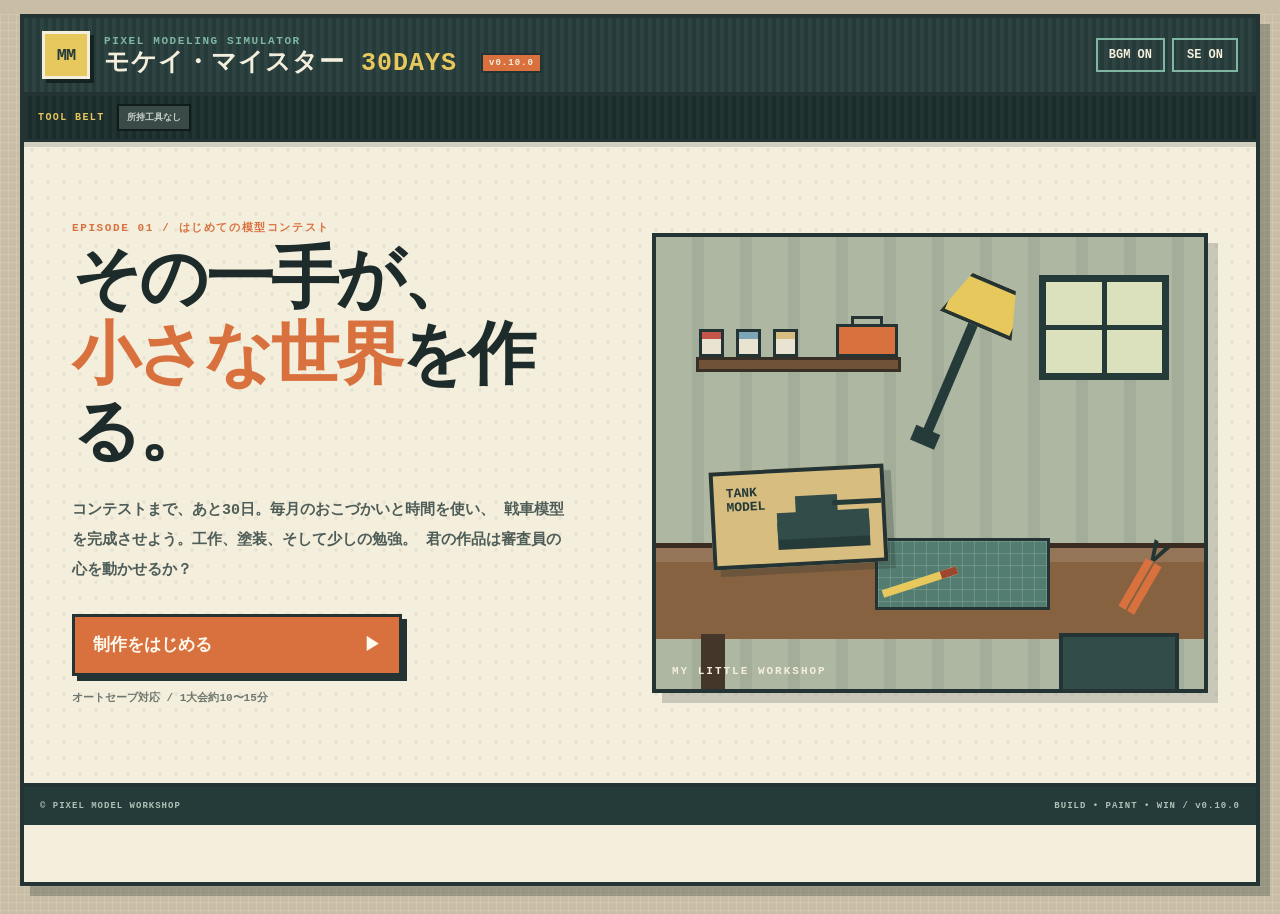
==== games/modelgame/index.html @ 2c864df6 "ゲーム一覧とモケイ・マイスターを追加" ====
<!DOCTYPE html>
<html lang="ja">
<head>
  <meta charset="UTF-8">
  <meta name="viewport" content="width=device-width, initial-scale=1.0">
  <meta name="theme-color" content="#253b3a">
  <meta name="description" content="30日で戦車模型を完成させ、プラモデルコンテストの頂点を目指すレトロゲーム風シミュレーション">
  <title>モケイ・マイスター 30DAYS</title>
  <link rel="icon" href="data:,">
  <link rel="stylesheet" href="style.css">
</head>
<body>
  <div class="game-shell">
    <header class="game-header" aria-label="ゲームタイトル">
      <div class="header-badge">MM</div>
      <div>
        <p class="eyebrow">PIXEL MODELING SIMULATOR</p>
        <h1>モケイ・マイスター <span>30DAYS</span> <small class="app-version" data-app-version>v0.8.0</small></h1>
      </div>
      <div class="audio-controls">
        <button id="bgm-button" class="icon-button" type="button" aria-label="BGMを切り替える" aria-pressed="true">BGM ON</button>
        <button id="sfx-button" class="icon-button" type="button" aria-label="効果音を切り替える" aria-pressed="true">SE ON</button>
      </div>
    </header>

    <!-- ゲーム中は画面を移動しても所持道具を確認できます -->
    <section id="global-toolbelt" class="global-toolbelt" aria-label="現在所持している道具">
      <span class="toolbelt-label">TOOL BELT</span>
      <div id="toolbelt-items" class="toolbelt-items">
        <span class="tool-chip empty">所持工具なし</span>
      </div>
    </section>

    <main>
      <!-- タイトル画面 -->
      <section id="title-screen" class="screen active" aria-labelledby="title-heading">
        <div class="title-layout">
          <div class="title-copy">
            <p class="chapter-label">EPISODE 01 / はじめての模型コンテスト</p>
            <h2 id="title-heading">その一手が、<br><span>小さな世界</span>を作る。</h2>
            <p class="lead">
              コンテストまで、あと30日。毎月のおこづかいと時間を使い、
              戦車模型を完成させよう。工作、塗装、そして少しの勉強。
              君の作品は審査員の心を動かせるか？
            </p>
            <button id="start-button" class="pixel-button primary huge" type="button">
              <span>制作をはじめる</span><span aria-hidden="true">▶</span>
            </button>
            <button id="continue-button" class="pixel-button secondary continue-button" type="button" hidden>
              前回の続きから
            </button>
            <p class="micro-copy">オートセーブ対応 / 1大会約10〜15分</p>
          </div>

          <!-- 外部画像を使わず、CSSの四角形だけで作る作業机 -->
          <div class="workbench-scene" aria-label="ドット絵風の模型工房">
            <div class="window-pixel"><span></span><span></span><span></span><span></span></div>
            <div class="shelf">
              <i class="paint-pot red"></i><i class="paint-pot blue"></i><i class="paint-pot sand"></i>
              <i class="toolbox-mini"></i>
            </div>
            <div class="lamp"><i></i></div>
            <div class="kit-box-art">
              <span class="box-label">TANK<br>MODEL</span>
              <div class="tiny-tank"><i></i></div>
            </div>
            <div class="desk">
              <div class="cutting-mat"></div>
              <div class="nippers-art"></div>
              <div class="paintbrush-art"></div>
            </div>
            <div class="chair"></div>
            <div class="scene-caption">MY LITTLE WORKSHOP</div>
          </div>
        </div>
      </section>

      <!-- キット選択画面 -->
      <section id="kit-screen" class="screen" aria-labelledby="kit-heading">
        <div class="section-heading">
          <div>
            <p id="kit-step-label" class="chapter-label">STEP 01 / 最初の相棒を選ぼう</p>
            <h2 id="kit-heading">どのキットに挑戦する？</h2>
          </div>
          <div class="wallet-display">おこづかい残高 <strong id="kit-money">¥10,000</strong></div>
        </div>
        <p class="section-intro">各メーカーのカタログから一台を選びます。高難度キットほど完成時の得点は高くなります。</p>
        <section class="category-picker" aria-labelledby="category-heading">
          <div><p class="panel-kicker">ENTRY CLASS</p><h3 id="category-heading">参加部門を選ぶ</h3></div>
          <div id="contest-category-list" class="category-list"></div>
        </section>
        <div id="kit-list" class="kit-grid"></div>
      </section>

      <!-- メインゲーム画面 -->
      <section id="game-screen" class="screen" aria-labelledby="game-heading">
        <div class="game-topbar">
          <div>
            <p id="contest-round-label" class="chapter-label">ROUND 01 / 制作進行中</p>
            <h2 id="game-heading">模型店コンテスト</h2>
          </div>
          <section class="weather-strip" aria-label="工房の天気予報">
            <div class="weather-title"><span>WEATHER</span><small>塗装予報</small></div>
            <div id="weather-forecast" class="weather-forecast"></div>
          </section>
          <div class="deadline-panel">
            <span><b id="month-number">1</b>か月目・コンテストまで</span>
            <strong><b id="days-left">30</b> DAYS</strong>
          </div>
        </div>

        <div class="game-layout">
          <div class="main-column">
            <article class="project-card">
              <div class="project-visual" aria-hidden="true">
                <canvas id="project-canvas" class="project-canvas" width="384" height="256"></canvas>
                <span class="hires-badge">PIXEL ×4</span>
                <span id="project-condition" class="condition-tag">箱を開けたばかり</span>
              </div>
              <div class="project-info">
                <p id="current-kit-maker">NOW BUILDING</p>
                <h3 id="current-kit-name">初心者向け戦車キット</h3>
                <div class="project-meta-row">
                  <span id="work-stage-label">工程：パーツ切り出し</span>
                  <span id="dry-status-label">塗装可能</span>
                </div>
                <div class="progress-group">
                  <div class="progress-label"><span>工作工数</span><strong id="build-progress-text">0 / 0</strong></div>
                  <div class="pixel-meter build"><i id="build-progress-bar"></i></div>
                </div>
                <div class="progress-group">
                  <div class="progress-label"><span>塗装工数</span><strong id="paint-progress-text">0 / 0</strong></div>
                  <div class="pixel-meter paint"><i id="paint-progress-bar"></i></div>
                </div>
                <div class="progress-group">
                  <div class="progress-label"><span>作品品質</span><strong id="quality-progress-text">0 / 0</strong></div>
                  <div class="pixel-meter quality quality-meter"><i id="quality-progress-bar"></i><b id="quality-comfort-marker" aria-hidden="true"></b></div>
                  <small id="quality-guidance" class="quality-guidance">現在のレベルで伸ばしやすい目安を表示します</small>
                  <span id="quality-change-pop" class="quality-change-pop" role="status" aria-live="polite"></span>
                </div>
                <div class="project-resource-grid">
                  <div class="progress-group compact">
                    <div class="progress-label"><span>パーツ状態</span><strong id="part-condition-text">60 / 60</strong></div>
                    <div class="pixel-meter integrity"><i id="part-condition-bar"></i></div>
                  </div>
                  <div class="progress-group compact">
                    <div class="progress-label"><span>塗膜状態</span><strong id="paint-condition-text">50 / 50</strong></div>
                    <div class="pixel-meter coating"><i id="paint-condition-bar"></i></div>
                  </div>
                  <div class="progress-group compact optional-progress">
                    <div class="progress-label"><span>改造</span><strong id="modification-text">0 / 35</strong></div>
                    <div class="pixel-meter modification"><i id="modification-bar"></i></div>
                  </div>
                  <div class="progress-group compact optional-progress">
                    <div class="progress-label"><span>ウェザリング</span><strong id="weathering-text">0 / 35</strong></div>
                    <div class="pixel-meter weathering"><i id="weathering-bar"></i></div>
                  </div>
                  <div class="progress-group compact optional-progress">
                    <div class="progress-label"><span>情景工数</span><strong id="diorama-text">未着手</strong></div>
                    <div class="pixel-meter diorama"><i id="diorama-bar"></i></div>
                  </div>
                  <div class="progress-group compact optional-progress">
                    <div class="progress-label"><span>情景品質</span><strong id="diorama-quality-text">未着手</strong></div>
                    <div class="pixel-meter quality"><i id="diorama-quality-bar"></i></div>
                  </div>
                </div>
              </div>
            </article>

            <section id="review-panel" class="review-panel" hidden>
              <div class="review-panel-head">
                <div><p class="panel-kicker">JUDGE FEEDBACK</p><h3>審査員からの改善課題</h3></div>
                <strong id="review-progress">0 / 0</strong>
              </div>
              <p>完成作品を持ち越した月は、指摘を直して再審査へ備えられます。</p>
              <ul id="review-task-list" class="review-task-list"></ul>
            </section>

            <section class="action-panel" aria-labelledby="action-heading">
              <div class="panel-title-row">
                <div>
                  <p class="panel-kicker">TODAY'S ACTION</p>
                  <h3 id="action-heading">今日は何をする？</h3>
                </div>
                <span>1日1回</span>
              </div>
              <div class="action-grid">
                <button class="action-button build-action" data-action="build" type="button">
                  <i class="action-icon">✂</i><span><strong>工作する</strong><small>体力 -17 / 4手の制作セッション</small></span>
                </button>
                <button class="action-button paint-action" data-action="paint" type="button">
                  <i class="action-icon">▰</i><span><strong>塗装する</strong><small>体力 -18 / 工作60%で解禁</small></span>
                </button>
                <button class="action-button" data-action="readBuild" type="button">
                  <i class="action-icon">本</i><span><strong>工作誌を読む</strong><small>¥800 / 工作スキルUP</small></span>
                </button>
                <button class="action-button" data-action="readPaint" type="button">
                  <i class="action-icon">本</i><span><strong>塗装誌を読む</strong><small>¥800 / 塗装スキルUP</small></span>
                </button>
                <button class="action-button" data-action="watchBuild" type="button">
                  <i class="action-icon">▶</i><span><strong>工作動画を見る</strong><small>無料 / 工作スキル少しUP</small></span>
                </button>
                <button class="action-button" data-action="watchPaint" type="button">
                  <i class="action-icon">▶</i><span><strong>塗装動画を見る</strong><small>無料 / 塗装スキル少しUP</small></span>
                </button>
                <button class="action-button shop-action" data-action="shop" type="button">
                  <i class="action-icon">店</i><span><strong>買い物をする</strong><small>工具・塗料・雑誌を購入</small></span>
                </button>
                <button class="action-button rest-action" data-action="rest" type="button">
                  <i class="action-icon">休</i><span><strong>休む</strong><small>体力 +45</small></span>
                </button>
                <button class="action-button customize-action" data-action="customize" type="button">
                  <i class="action-icon">改</i><span><strong>改造する</strong><small>Lv.3 / 工作55%で解禁</small></span>
                </button>
                <button class="action-button weathering-action" data-action="weathering" type="button">
                  <i class="action-icon">汚</i><span><strong>ウェザリング</strong><small>Lv.4 / 塗装70%で解禁</small></span>
                </button>
                <button class="action-button diorama-action" data-action="diorama" type="button">
                  <i class="action-icon">景</i><span><strong>ジオラマ制作</strong><small>Lv.2 / 車両完成後に制作</small></span>
                </button>
                <button class="action-button polish-action" data-action="polish" type="button">
                  <i class="action-icon">磨</i><span><strong>完成後の最終仕上げ</strong><small>完成車両の細部を1日かけて磨く</small></span>
                </button>
                <button class="action-button submit-action" data-action="submit" type="button">
                  <i class="action-icon">杯</i><span><strong>コンテストへ出品</strong><small>完成後、好きな日に出品</small></span>
                </button>
              </div>
            </section>

            <section class="message-panel" aria-live="polite" aria-atomic="true">
              <div class="message-title"><span class="status-light"></span>工房日誌</div>
              <div id="message-log" class="message-log"></div>
            </section>
          </div>

          <aside class="status-column" aria-label="プレイヤーの状態">
            <section class="status-card">
              <div class="status-card-title"><span>STATUS</span><small>現在の状態</small></div>
              <div class="money-row"><span>おこづかい残高</span><strong id="money">¥0</strong></div>
              <p class="allowance-note">毎月のおこづかい <strong id="allowance-amount">¥10,000</strong></p>

              <div class="modeler-level-box">
                <div><span>MODELER LEVEL</span><strong>Lv.<b id="modeler-level">1</b></strong></div>
                <div class="experience-row"><small id="experience-text">0 / 70 EXP</small><small id="experience-remaining">あと70 EXP</small></div>
                <div class="pixel-meter level"><i id="experience-bar"></i><b id="experience-meter-label">0 / 70</b></div>
              </div>

              <div class="stat-block">
                <div class="stat-label"><span>体力</span><strong id="energy-text">100 / 100</strong></div>
                <div class="pixel-meter energy"><i id="energy-bar"></i></div>
              </div>
              <div class="stat-block">
                <div class="stat-label"><span>工作スキル</span><strong id="build-skill">Lv.1.0</strong></div>
                <div class="pixel-meter skill"><i id="build-skill-bar"></i></div>
              </div>
              <div class="stat-block">
                <div class="stat-label"><span>塗装スキル</span><strong id="paint-skill">Lv.1.0</strong></div>
                <div class="pixel-meter skill"><i id="paint-skill-bar"></i></div>
              </div>

              <div class="quality-box">
                <span>完成時の予想評価</span>
                <strong id="contest-preview">落選圏</strong>
                <small id="contest-preview-score">現在の能力から算出</small>
              </div>
            </section>

            <section class="equipment-card">
              <div class="status-card-title"><span>EQUIPMENT</span><small>装備中の工具</small></div>
              <ul id="equipment-list" class="equipment-list"></ul>
              <button id="equipment-button" class="pixel-button secondary equipment-button" type="button">装備を変更する</button>
            </section>

            <section class="technique-card">
              <div class="status-card-title"><span>TECHNIQUE</span><small>制作技法</small></div>
              <ul id="technique-list" class="technique-list"></ul>
            </section>

            <section class="inventory-card">
              <div class="status-card-title"><span>INVENTORY</span><small>工具・消耗品</small></div>
              <ul id="inventory-list" class="inventory-list"></ul>
            </section>
          </aside>
        </div>
      </section>

      <!-- 買い物画面 -->
      <section id="shop-screen" class="screen" aria-labelledby="shop-heading">
        <div class="shop-header">
          <div>
            <p class="chapter-label">MODEL SHOP / モデラーズ・デポ</p>
            <h2 id="shop-heading">工具と塗料をそろえよう</h2>
          </div>
          <div class="wallet-display">おこづかい残高 <strong id="shop-money">¥0</strong></div>
        </div>
        <div class="shop-notice"><span>！</span>工具と技法はモデラーレベルで解禁されます。工具は購入時に自動装備され、装備変更は工房でいつでも行えます。会計すると1日が経過します。</div>
        <nav id="shop-filters" class="shop-filters" aria-label="商品カテゴリ"></nav>
        <div id="shop-list" class="shop-grid"></div>
        <div class="shop-footer">
          <button id="leave-shop-button" class="pixel-button secondary" type="button">← 工房に戻る</button>
          <div class="cart-summary">
            <span>カート <b id="cart-count">0</b>点</span>
            <strong id="cart-total">¥0</strong>
            <button id="checkout-button" class="pixel-button primary" type="button" disabled>まとめて購入する</button>
          </div>
        </div>
      </section>

      <!-- コンテスト結果画面 -->
      <section id="result-screen" class="screen" aria-labelledby="result-heading">
        <div class="result-layout">
          <div class="result-stage">
            <p class="chapter-label light">MODEL CONTEST 2026 / 最終審査</p>
            <div class="spotlight" aria-hidden="true"></div>
            <div id="trophy-pixel" class="trophy-pixel" aria-hidden="true"><i></i></div>
            <p class="result-label">あなたの結果は…</p>
            <h2 id="result-heading">入選</h2>
            <p id="result-comment" class="result-comment"></p>
          </div>

          <div class="score-sheet">
            <p class="panel-kicker">JUDGE'S SCORE</p>
            <h3>審査結果</h3>
            <p id="career-result-label" class="career-result-label"></p>
            <dl id="score-breakdown" class="score-breakdown"></dl>
            <div class="total-score"><span>総合得点</span><strong id="total-score">000</strong><small>PTS</small></div>
            <div class="prize-row"><span>獲得賞金</span><strong id="prize-money">¥0</strong></div>
            <div class="final-wallet"><span>最終所持金</span><strong id="final-money">¥0</strong></div>
            <button id="carry-project-button" class="pixel-button primary huge carry-project-button" type="button" hidden>制作中キットを次月へ持ち越す ▶</button>
            <button id="next-contest-button" class="pixel-button primary huge" type="button">次のコンテストへ ▶</button>
            <button id="restart-button" class="pixel-button secondary reset-career-button" type="button">最初からやり直す ↻</button>
          </div>
        </div>
      </section>
    </main>

    <!-- 作業方法の選択とアクシデント対応に使う共通ダイアログ -->
    <div id="choice-modal" class="choice-modal" hidden>
      <div class="modal-backdrop"></div>
      <section class="modal-card" role="dialog" aria-modal="true" aria-labelledby="modal-title">
        <div class="modal-head">
          <div>
            <p id="modal-kicker" class="panel-kicker">ACTION SELECT</p>
            <h2 id="modal-title">作業方法を選ぶ</h2>
          </div>
          <button id="modal-close-button" class="modal-close" type="button" aria-label="閉じる">×</button>
        </div>
        <p id="modal-description" class="modal-description"></p>
        <section id="craft-session-hud" class="craft-session-hud" aria-label="制作セッションの状態" hidden>
          <div><span>残り手数</span><strong id="session-turns">4</strong></div>
          <div><span>集中力</span><strong id="session-focus">60 / 60</strong></div>
          <div><span>素材状態</span><strong id="session-integrity">60 / 60</strong></div>
          <div class="session-condition"><span>手応え</span><strong id="session-condition">ふつう</strong></div>
          <div class="session-prepared"><span>準備効果</span><strong id="session-prepared">なし</strong></div>
        </section>
        <div id="modal-options" class="modal-options"></div>
      </section>
    </div>

    <!-- 装備枠と候補を分け、変更前後を比較できる専用画面です -->
    <div id="equipment-modal" class="equipment-modal" hidden>
      <div class="modal-backdrop"></div>
      <section class="equipment-modal-card" role="dialog" aria-modal="true" aria-labelledby="equipment-modal-title">
        <div class="modal-head">
          <div><p class="panel-kicker">EQUIPMENT / 日数消費なし</p><h2 id="equipment-modal-title">工具装備を変更する</h2></div>
          <button id="equipment-close-button" class="modal-close" type="button" aria-label="装備画面を閉じる">×</button>
        </div>
        <p class="modal-description">装備品は4枠に1つずつ。紙やすりや接着剤は装備不要の消耗品です。</p>
        <div id="equipment-slot-tabs" class="equipment-slot-tabs"></div>
        <section id="equipment-summary" class="equipment-summary"></section>
        <div id="equipment-candidates" class="equipment-candidates"></div>
        <section class="equipment-supply-note">
          <strong>装備不要の消耗品</strong>
          <p id="equipment-supply-list">所持なし</p>
        </section>
      </section>
    </div>

    <!-- レベルアップを作業画面の上で知らせる小さな通知です -->
    <aside id="level-up-toast" class="level-up-toast" role="status" aria-live="polite" hidden>
      <span id="level-up-toast-kicker">MODELER LEVEL UP</span>
      <strong id="level-up-toast-title">Lv.2</strong>
      <small id="level-up-toast-detail">新しい技法を学べるようになりました</small>
    </aside>

    <footer>
      <span>© PIXEL MODEL WORKSHOP</span>
      <span>BUILD • PAINT • WIN / <b data-app-version>v0.8.0</b></span>
    </footer>
  </div>

  <script src="game.js"></script>
</body>
</html>
---- games/modelgame/style.css ----
/* =========================================================
   モケイ・マイスター 30DAYS
   四角い影と境界線を重ねて、ドット絵らしさを表現しています
   ========================================================= */

:root {
  --ink: #1d2b2b;
  --deep: #253b3a;
  --deep-2: #314c49;
  --cream: #f4eedc;
  --paper: #fffaf0;
  --sand: #d7bd7f;
  --sand-dark: #a6874d;
  --orange: #d9713f;
  --orange-dark: #9e4730;
  --mint: #7fb7a3;
  --sky: #7ca6b7;
  --red: #c45548;
  --yellow: #e7c85d;
  --muted: #6d776f;
  --line: #243333;
  --shadow: 6px 6px 0 rgba(29, 43, 43, 0.22);
}

* {
  box-sizing: border-box;
}

html {
  min-height: 100%;
  background: #c9bea5;
}

body {
  min-width: 320px;
  min-height: 100vh;
  margin: 0;
  color: var(--ink);
  background:
    linear-gradient(rgba(255, 255, 255, 0.12) 1px, transparent 1px),
    linear-gradient(90deg, rgba(255, 255, 255, 0.12) 1px, transparent 1px),
    #c9bea5;
  background-size: 8px 8px;
  font-family: "Hiragino Kaku Gothic ProN", "Yu Gothic", "Meiryo", monospace;
  font-weight: 700;
}

button {
  font: inherit;
}

button:focus-visible {
  outline: 4px solid var(--yellow);
  outline-offset: 3px;
}

.game-shell {
  width: min(1240px, calc(100% - 28px));
  min-height: calc(100vh - 28px);
  margin: 14px auto;
  overflow: hidden;
  border: 4px solid var(--line);
  background: var(--cream);
  box-shadow: 10px 10px 0 rgba(29, 43, 43, 0.28);
}

.game-header {
  min-height: 78px;
  padding: 12px 18px;
  display: flex;
  align-items: center;
  gap: 14px;
  color: var(--cream);
  background:
    linear-gradient(90deg, rgba(255,255,255,.04) 50%, transparent 50%),
    var(--deep);
  background-size: 8px 8px;
  border-bottom: 4px solid var(--line);
}

.header-badge {
  width: 48px;
  height: 48px;
  display: grid;
  place-items: center;
  flex: 0 0 auto;
  color: var(--deep);
  background: var(--yellow);
  border: 3px solid var(--cream);
  box-shadow: 4px 4px 0 #142222;
  font-size: 17px;
  letter-spacing: -1px;
}

.eyebrow,
.chapter-label,
.panel-kicker {
  margin: 0 0 4px;
  color: var(--orange);
  font-family: "Courier New", monospace;
  font-size: 11px;
  font-weight: 900;
  letter-spacing: 1.6px;
  text-transform: uppercase;
}

.game-header .eyebrow {
  color: var(--mint);
}

.game-header h1 {
  margin: 0;
  font-size: clamp(17px, 3vw, 25px);
  line-height: 1;
  letter-spacing: 1px;
}

.game-header h1 span {
  color: var(--yellow);
}

.icon-button {
  margin-left: auto;
  padding: 9px 11px;
  color: var(--cream);
  border: 2px solid var(--mint);
  background: transparent;
  cursor: pointer;
  font: 900 12px/1 "Courier New", monospace;
}

main {
  min-height: 620px;
}

.screen {
  display: none;
  min-height: 620px;
  padding: clamp(22px, 4vw, 48px);
  background:
    radial-gradient(circle at 8px 8px, rgba(42, 63, 61, 0.06) 2px, transparent 2px),
    var(--cream);
  background-size: 16px 16px;
}

.screen.active {
  display: block;
  animation: screen-in 220ms steps(3, end);
}

@keyframes screen-in {
  from { opacity: 0; transform: translateY(8px); }
  to { opacity: 1; transform: translateY(0); }
}

.title-layout {
  min-height: 545px;
  display: grid;
  grid-template-columns: minmax(320px, 0.95fr) minmax(400px, 1.05fr);
  align-items: center;
  gap: clamp(30px, 6vw, 80px);
}

.title-copy h2 {
  margin: 10px 0 22px;
  font-size: clamp(38px, 6vw, 68px);
  line-height: 1.12;
  letter-spacing: -3px;
}

.title-copy h2 span {
  color: var(--orange);
}

.lead,
.section-intro {
  max-width: 620px;
  color: #4e5d58;
  font-size: 15px;
  line-height: 2;
}

.lead {
  margin: 0 0 28px;
}

.micro-copy {
  margin: 14px 0 0;
  color: var(--muted);
  font-size: 11px;
}

.pixel-button {
  min-height: 48px;
  padding: 13px 18px;
  border: 3px solid var(--line);
  box-shadow: 5px 5px 0 var(--line);
  cursor: pointer;
  transition: transform 80ms, box-shadow 80ms;
}

.pixel-button:hover:not(:disabled) {
  filter: brightness(1.06);
  transform: translate(-1px, -1px);
  box-shadow: 7px 7px 0 var(--line);
}

.pixel-button:active:not(:disabled) {
  transform: translate(4px, 4px);
  box-shadow: 1px 1px 0 var(--line);
}

.pixel-button.primary {
  color: #fffaf0;
  background: var(--orange);
}

.pixel-button.secondary {
  color: var(--cream);
  background: var(--deep-2);
}

.pixel-button.huge {
  min-width: min(100%, 330px);
  min-height: 62px;
  display: inline-flex;
  align-items: center;
  justify-content: space-between;
  gap: 22px;
  font-size: 17px;
}

.pixel-button:disabled {
  color: #858a83;
  background: #c9c5b9;
  box-shadow: 4px 4px 0 #777;
  cursor: not-allowed;
}

/* タイトル画面の模型工房 */
.workbench-scene {
  position: relative;
  min-height: 460px;
  overflow: hidden;
  border: 4px solid var(--line);
  background:
    linear-gradient(90deg, transparent 75%, rgba(40, 59, 57, .08) 75%),
    #aeb7a2;
  background-size: 48px 48px;
  box-shadow: 10px 10px 0 rgba(29, 43, 43, .2);
}

.window-pixel {
  position: absolute;
  top: 38px;
  right: 35px;
  width: 130px;
  height: 105px;
  padding: 7px;
  display: grid;
  grid-template-columns: 1fr 1fr;
  gap: 5px;
  background: var(--deep);
}

.window-pixel span {
  background: #dbe0bd;
}

.shelf {
  position: absolute;
  top: 120px;
  left: 40px;
  width: 205px;
  height: 15px;
  display: flex;
  align-items: end;
  gap: 12px;
  background: #6f5238;
  border: 3px solid #382f27;
}

.paint-pot {
  width: 25px;
  height: 28px;
  margin-bottom: 12px;
  border: 3px solid var(--line);
  background: #e9e3d2;
  box-shadow: inset 0 7px 0 currentColor;
}

.paint-pot.red { color: var(--red); }
.paint-pot.blue { color: var(--sky); }
.paint-pot.sand { color: var(--sand); }

.toolbox-mini {
  width: 62px;
  height: 33px;
  margin: 0 0 12px auto;
  border: 3px solid var(--line);
  background: var(--orange);
}

.toolbox-mini::before {
  content: "";
  display: block;
  width: 26px;
  height: 8px;
  margin: -11px auto 0;
  border: 3px solid var(--line);
  border-bottom: 0;
}

.lamp {
  position: absolute;
  top: 48px;
  left: 48%;
  width: 10px;
  height: 155px;
  background: var(--deep);
  transform: rotate(23deg);
  transform-origin: bottom;
}

.lamp::before {
  content: "";
  position: absolute;
  top: -18px;
  left: -31px;
  width: 70px;
  height: 40px;
  background: var(--yellow);
  border: 4px solid var(--line);
  clip-path: polygon(20% 0, 80% 0, 100% 100%, 0 100%);
}

.lamp i {
  position: absolute;
  bottom: -5px;
  left: -8px;
  width: 26px;
  height: 16px;
  background: var(--deep);
}

.kit-box-art {
  position: absolute;
  z-index: 3;
  left: 55px;
  bottom: 123px;
  width: 175px;
  height: 98px;
  border: 4px solid var(--line);
  background: var(--sand);
  box-shadow: 7px 7px 0 rgba(29, 43, 43, .24);
  transform: rotate(-3deg);
}

.box-label {
  position: absolute;
  top: 12px;
  left: 12px;
  color: var(--deep);
  font: 900 13px/1.1 "Courier New", monospace;
}

.tiny-tank {
  position: absolute;
  right: 13px;
  bottom: 23px;
  width: 92px;
  height: 27px;
  background: var(--deep-2);
  box-shadow: 0 10px 0 var(--deep);
}

.tiny-tank::before {
  content: "";
  position: absolute;
  width: 42px;
  height: 18px;
  left: 19px;
  top: -16px;
  background: var(--deep-2);
}

.tiny-tank::after {
  content: "";
  position: absolute;
  width: 49px;
  height: 5px;
  left: 56px;
  top: -10px;
  background: var(--deep);
}

.desk {
  position: absolute;
  left: 0;
  right: 0;
  bottom: 50px;
  height: 96px;
  border-top: 5px solid #3b2c22;
  background: #866240;
  box-shadow: inset 0 14px 0 rgba(255,255,255,.12);
}

.desk::before,
.desk::after {
  content: "";
  position: absolute;
  bottom: -70px;
  width: 24px;
  height: 75px;
  background: #45362a;
}

.desk::before { left: 45px; }
.desk::after { right: 45px; }

.cutting-mat {
  position: absolute;
  left: 40%;
  top: -10px;
  width: 175px;
  height: 72px;
  border: 3px solid var(--line);
  background:
    linear-gradient(rgba(255,255,255,.15) 1px, transparent 1px),
    linear-gradient(90deg, rgba(255,255,255,.15) 1px, transparent 1px),
    #537d70;
  background-size: 12px 12px;
}

.nippers-art {
  position: absolute;
  right: 55px;
  top: 11px;
  width: 18px;
  height: 55px;
  border-left: 8px solid var(--orange);
  border-right: 8px solid var(--orange);
  transform: rotate(30deg);
}

.nippers-art::before {
  content: "V";
  position: absolute;
  top: -24px;
  left: -10px;
  color: var(--line);
  font: 900 30px/1 monospace;
}

.paintbrush-art {
  position: absolute;
  left: 260px;
  top: -5px;
  width: 8px;
  height: 78px;
  background: var(--yellow);
  transform: rotate(72deg);
  box-shadow: inset 0 17px 0 var(--orange-dark);
}

.chair {
  position: absolute;
  z-index: 5;
  right: 25px;
  bottom: -28px;
  width: 120px;
  height: 84px;
  background: var(--deep-2);
  border: 4px solid var(--line);
}

.scene-caption {
  position: absolute;
  z-index: 7;
  left: 16px;
  bottom: 12px;
  color: var(--cream);
  font: 900 11px "Courier New", monospace;
  letter-spacing: 2px;
}

/* 共通の見出し */
.section-heading,
.shop-header,
.game-topbar {
  display: flex;
  align-items: end;
  justify-content: space-between;
  gap: 24px;
  margin-bottom: 16px;
}

.section-heading h2,
.shop-header h2,
.game-topbar h2 {
  margin: 0;
  font-size: clamp(27px, 4vw, 42px);
  line-height: 1.15;
}

.wallet-display {
  flex: 0 0 auto;
  min-width: 205px;
  padding: 12px 16px;
  color: var(--cream);
  background: var(--deep);
  border: 3px solid var(--line);
  box-shadow: 4px 4px 0 var(--sand);
  text-align: right;
  font-size: 12px;
}

.wallet-display strong {
  display: block;
  color: var(--yellow);
  font: 900 25px/1.2 "Courier New", monospace;
}

/* キット選択 */
.kit-grid {
  display: grid;
  grid-template-columns: repeat(3, 1fr);
  gap: 18px;
  margin-top: 28px;
}

.kit-card {
  position: relative;
  min-height: 390px;
  padding: 20px;
  display: flex;
  flex-direction: column;
  border: 3px solid var(--line);
  background: var(--paper);
  box-shadow: var(--shadow);
}

.kit-card.recommended::before {
  content: "おすすめ";
  position: absolute;
  top: -13px;
  right: 13px;
  padding: 5px 10px;
  color: var(--deep);
  background: var(--yellow);
  border: 2px solid var(--line);
  font-size: 11px;
}

.kit-art {
  position: relative;
  height: 126px;
  display: grid;
  place-items: center;
  margin-bottom: 18px;
  overflow: hidden;
  border: 3px solid var(--line);
  background:
    linear-gradient(155deg, rgba(255,255,255,.2) 50%, transparent 50%),
    var(--kit-color, var(--sand));
}

.kit-box-logo,
.kit-box-badge {
  position: absolute;
  z-index: 2;
  font-family: "Courier New", monospace;
  font-style: normal;
  font-weight: 900;
}

.kit-box-logo {
  top: 7px;
  left: 7px;
  padding: 4px 6px;
  color: var(--cream);
  background: var(--deep);
  border: 2px solid var(--line);
  font-size: 7px;
  letter-spacing: .5px;
}

.kit-box-badge {
  right: 7px;
  bottom: 7px;
  padding: 4px;
  color: var(--deep);
  background: var(--yellow);
  border: 2px solid var(--line);
  font-size: 8px;
  text-align: right;
}

.kit-box-badge b {
  display: block;
  color: var(--cream);
  background: var(--orange-dark);
  font-size: 6px;
}

.card-tank {
  position: relative;
  width: 135px;
  height: 39px;
  background: var(--deep-2);
  box-shadow: 0 13px 0 var(--deep);
}

.card-tank::before {
  content: "";
  position: absolute;
  top: -24px;
  left: 34px;
  width: 58px;
  height: 27px;
  background: var(--deep-2);
}

.card-tank::after {
  content: "";
  position: absolute;
  top: -16px;
  left: 83px;
  width: 77px;
  height: 7px;
  background: var(--deep);
}

.kit-number {
  color: var(--orange);
  font: 900 11px "Courier New", monospace;
  letter-spacing: 1px;
}

.kit-brand-row {
  display: flex;
  align-items: center;
  justify-content: space-between;
  gap: 8px;
}

.kit-maker {
  color: var(--deep-2);
  font: 900 9px "Courier New", monospace;
  letter-spacing: .7px;
}

.kit-card h3 {
  min-height: 54px;
  margin: 6px 0 8px;
  font-size: 20px;
}

.kit-card p {
  min-height: 54px;
  margin: 0 0 15px;
  color: var(--muted);
  font-size: 13px;
  line-height: 1.65;
}

.kit-card .kit-maker-copy {
  min-height: 0;
  margin: -2px 0 8px;
  color: var(--orange-dark);
  font: 900 9px/1.4 "Courier New", monospace;
  letter-spacing: .3px;
}

.kit-specs {
  margin: 0 0 18px;
  display: grid;
  grid-template-columns: 1fr 1fr;
  gap: 8px;
}

.kit-specs div {
  padding: 8px;
  background: #ebe4d2;
  border-left: 4px solid var(--sand-dark);
}

.kit-specs dt {
  color: var(--muted);
  font-size: 10px;
}

.kit-specs dd {
  margin: 2px 0 0;
  font: 900 14px "Courier New", monospace;
}

.kit-card .pixel-button {
  width: 100%;
  margin-top: auto;
}

/* メインゲーム */
#game-screen {
  padding: clamp(16px, 3vw, 34px);
}

.game-topbar {
  margin-bottom: 20px;
}

.game-topbar > div:first-child {
  min-width: 260px;
  flex: 1 1 auto;
}

.deadline-panel {
  min-width: 210px;
  padding: 9px 14px;
  color: var(--cream);
  background: var(--deep);
  border: 3px solid var(--line);
  box-shadow: 4px 4px 0 var(--orange);
  text-align: right;
}

.deadline-panel span {
  font-size: 11px;
}

.deadline-panel strong {
  display: block;
  color: var(--yellow);
  font: 900 18px "Courier New", monospace;
}

.deadline-panel b {
  font-size: 31px;
}

.game-layout {
  display: grid;
  grid-template-columns: minmax(0, 1fr) 290px;
  gap: 18px;
}

.main-column {
  min-width: 0;
}

.project-card {
  min-height: 220px;
  padding: 18px;
  display: grid;
  grid-template-columns: minmax(230px, .8fr) minmax(280px, 1.2fr);
  gap: 20px;
  border: 3px solid var(--line);
  background: var(--paper);
  box-shadow: var(--shadow);
}

.project-visual {
  position: relative;
  min-height: 180px;
  display: grid;
  place-items: center;
  overflow: hidden;
  border: 3px solid var(--line);
  background:
    linear-gradient(rgba(255,255,255,.11) 2px, transparent 2px),
    linear-gradient(90deg, rgba(255,255,255,.11) 2px, transparent 2px),
    var(--sand);
  background-size: 18px 18px;
}

.tank-large {
  position: relative;
  width: 175px;
  height: 52px;
  filter: drop-shadow(7px 7px 0 rgba(29, 43, 43, .22));
}

.tank-body {
  position: absolute;
  inset: 0;
  background: var(--deep-2);
  clip-path: polygon(8% 0, 83% 0, 100% 55%, 93% 100%, 0 100%);
}

.tank-turret {
  position: absolute;
  z-index: 2;
  top: -34px;
  left: 46px;
  width: 73px;
  height: 38px;
  background: var(--deep-2);
  clip-path: polygon(12% 0, 78% 0, 100% 100%, 0 100%);
}

.tank-turret::after {
  content: "";
  position: absolute;
  top: 15px;
  left: 60px;
  width: 100px;
  height: 8px;
  background: var(--deep);
}

.tank-track {
  position: absolute;
  z-index: 3;
  left: 4px;
  right: 4px;
  bottom: -14px;
  height: 26px;
  display: flex;
  align-items: center;
  justify-content: space-evenly;
  border: 5px solid var(--ink);
  background: #3e4b48;
}

.tank-track i {
  width: 16px;
  height: 16px;
  border: 3px solid #ad9b74;
  background: var(--ink);
  border-radius: 50%;
}

.condition-tag {
  position: absolute;
  left: 8px;
  bottom: 8px;
  padding: 4px 7px;
  color: var(--cream);
  background: var(--deep);
  font-size: 10px;
}

.project-info {
  align-self: center;
}

.project-info > p {
  margin: 0 0 4px;
  color: var(--orange);
  font: 900 11px "Courier New", monospace;
  letter-spacing: 1px;
}

.project-info h3 {
  margin: 0 0 18px;
  font-size: clamp(19px, 3vw, 28px);
}

.progress-group + .progress-group {
  margin-top: 14px;
}

.progress-label,
.stat-label {
  margin-bottom: 6px;
  display: flex;
  justify-content: space-between;
  font-size: 12px;
}

.progress-label strong,
.stat-label strong {
  font-family: "Courier New", monospace;
}

.pixel-meter {
  height: 18px;
  padding: 3px;
  overflow: hidden;
  border: 3px solid var(--line);
  background:
    repeating-linear-gradient(90deg, #d3cec0 0 9px, #c2bcae 9px 11px);
}

.pixel-meter i {
  width: 0;
  height: 100%;
  display: block;
  transition: width 280ms steps(8, end);
}

.pixel-meter.build i { background: var(--orange); }
.pixel-meter.paint i { background: var(--sky); }
.pixel-meter.energy i { background: var(--mint); }
.pixel-meter.skill i { background: var(--yellow); }
.pixel-meter.integrity i { background: var(--orange); }
.pixel-meter.coating i { background: var(--sky); }

.project-resource-grid {
  margin-top: 14px;
  padding-top: 12px;
  display: grid;
  grid-template-columns: 1fr 1fr;
  gap: 10px;
  border-top: 2px dashed #b4aa93;
}

.project-resource-grid .progress-group {
  margin-top: 0;
}

.project-resource-grid .pixel-meter {
  height: 14px;
}

.project-resource-grid .progress-label {
  font-size: 10px;
}

.action-panel,
.message-panel {
  margin-top: 18px;
  border: 3px solid var(--line);
  background: var(--paper);
  box-shadow: var(--shadow);
}

.panel-title-row {
  padding: 13px 16px;
  display: flex;
  justify-content: space-between;
  align-items: center;
  color: var(--cream);
  background: var(--deep);
  border-bottom: 3px solid var(--line);
}

.panel-title-row h3 {
  margin: 0;
  font-size: 18px;
}

.panel-title-row .panel-kicker {
  color: var(--mint);
}

.panel-title-row > span {
  padding: 5px 8px;
  color: var(--deep);
  background: var(--yellow);
  font-size: 10px;
}

.action-grid {
  padding: 8px;
  display: grid;
  grid-template-columns: repeat(4, minmax(0, 1fr));
  gap: 7px;
}

.action-button {
  min-height: 56px;
  min-width: 0;
  padding: 7px 8px;
  display: flex;
  align-items: center;
  gap: 8px;
  color: var(--ink);
  border: 2px solid var(--line);
  background: #f5efdf;
  box-shadow: 3px 3px 0 #a39a83;
  text-align: left;
  cursor: pointer;
}

.action-button[hidden] {
  display: none;
}

.build-action,
.paint-action {
  min-height: 62px;
  border-top-width: 4px;
}

.action-button:hover:not(:disabled) {
  color: var(--cream);
  background: var(--deep-2);
  transform: translate(-1px, -1px);
}

.action-button:active:not(:disabled) {
  transform: translate(2px, 2px);
  box-shadow: 1px 1px 0 #a39a83;
}

.action-button:disabled {
  opacity: .48;
  cursor: not-allowed;
  filter: grayscale(.8);
}

.action-icon {
  width: 34px;
  height: 34px;
  display: grid;
  place-items: center;
  flex: 0 0 auto;
  color: var(--cream);
  background: var(--orange);
  border: 2px solid var(--line);
  box-shadow: 2px 2px 0 var(--line);
  font-style: normal;
  font-size: 12px;
}

.paint-action .action-icon { background: var(--sky); }
.shop-action .action-icon { background: var(--sand-dark); }
.rest-action .action-icon { background: var(--mint); }

.action-button strong,
.action-button small {
  display: block;
}

.action-button strong {
  margin-bottom: 3px;
  font-size: 11px;
  line-height: 1.25;
}

.action-button small {
  color: var(--muted);
  font-size: 8px;
  line-height: 1.25;
}

.action-button:hover:not(:disabled) small {
  color: #d8dfd4;
}

.message-panel {
  min-height: 108px;
  padding: 13px 16px;
  background: #e9e5d8;
}

.message-title {
  margin-bottom: 7px;
  color: var(--deep);
  font-size: 11px;
}

.status-light {
  width: 8px;
  height: 8px;
  display: inline-block;
  margin-right: 6px;
  background: var(--orange);
  box-shadow: 0 0 0 2px var(--line);
}

.message-log {
  display: grid;
  gap: 4px;
  color: #53605b;
  font-size: 11px;
  line-height: 1.55;
}

.message-log p {
  margin: 0;
}

.message-log p:first-child {
  color: var(--ink);
  font-weight: 900;
}

.message-log time {
  margin-right: 8px;
  color: var(--orange-dark);
  font-family: "Courier New", monospace;
}

.status-column {
  display: flex;
  flex-direction: column;
  gap: 18px;
}

.status-card,
.inventory-card {
  padding: 14px;
  border: 3px solid var(--line);
  background: var(--paper);
  box-shadow: var(--shadow);
}

.status-card-title {
  margin: -14px -14px 15px;
  padding: 10px 12px;
  display: flex;
  justify-content: space-between;
  color: var(--cream);
  background: var(--deep-2);
  border-bottom: 3px solid var(--line);
  font: 900 12px "Courier New", monospace;
}

.status-card-title small {
  color: var(--mint);
  font-family: inherit;
}

.money-row {
  margin-bottom: 17px;
  padding: 10px;
  display: flex;
  justify-content: space-between;
  align-items: center;
  background: #e7dfca;
  border-left: 5px solid var(--orange);
  font-size: 11px;
}

.money-row strong {
  font: 900 21px "Courier New", monospace;
}

.allowance-note {
  margin: -9px 0 15px;
  color: var(--muted);
  font-size: 9px;
  text-align: right;
}

.allowance-note strong {
  color: var(--orange-dark);
  font-family: "Courier New", monospace;
}

.stat-block + .stat-block {
  margin-top: 13px;
}

.status-card .pixel-meter {
  height: 15px;
}

.quality-box {
  margin-top: 19px;
  padding: 12px;
  text-align: center;
  color: var(--cream);
  background: var(--orange);
  border: 3px solid var(--line);
  box-shadow: inset 0 -7px 0 rgba(95, 40, 25, .15);
}

.quality-box span {
  display: block;
  font-size: 11px;
}

.quality-box strong {
  display: block;
  margin: 4px 0;
  font: 900 23px/1.1 "Courier New", monospace;
}

.quality-box small {
  display: block;
  font: 900 8px/1.35 "Courier New", monospace;
}

.quality-box[data-rank="優勝"],
.quality-box[data-rank="2位"],
.quality-box[data-rank="3位"] {
  background: #b28e35;
}

.quality-box[data-rank="入選"] {
  background: #4f8272;
}

.inventory-list {
  min-height: 60px;
  margin: 0;
  padding: 0;
  display: grid;
  gap: 7px;
  list-style: none;
}

.inventory-list li {
  padding: 7px 8px;
  display: flex;
  align-items: center;
  gap: 8px;
  color: #4e5c57;
  background: #ece6d7;
  border-left: 4px solid var(--sand-dark);
  font-size: 10px;
}

.inventory-list li::before {
  content: "■";
  color: var(--orange);
}

.inventory-list .empty-item {
  color: var(--muted);
  border-left-color: #aaa;
}

.inventory-list .empty-item::before {
  content: "□";
  color: #999;
}

/* 買い物 */
.shop-notice {
  margin: 22px 0;
  padding: 12px 15px;
  color: #4e4b3f;
  background: #eee0b7;
  border: 2px dashed var(--sand-dark);
  font-size: 12px;
}

.shop-notice span {
  width: 23px;
  height: 23px;
  margin-right: 8px;
  display: inline-grid;
  place-items: center;
  color: var(--cream);
  background: var(--orange);
}

.shop-grid {
  display: grid;
  grid-template-columns: repeat(4, minmax(0, 1fr));
  gap: 10px;
  margin-bottom: 24px;
}

.shop-item {
  min-height: 158px;
  padding: 10px;
  display: flex;
  flex-direction: column;
  border: 3px solid var(--line);
  background: var(--paper);
  box-shadow: 4px 4px 0 #aaa18c;
}

.shop-item-top {
  display: flex;
  align-items: center;
  gap: 8px;
}

.item-pixel {
  width: 42px;
  height: 42px;
  display: grid;
  place-items: center;
  flex: 0 0 auto;
  color: var(--cream);
  background: var(--deep-2);
  border: 3px solid var(--line);
  font: 900 9px "Courier New", monospace;
  box-shadow: 3px 3px 0 var(--sand);
}

.shop-item h3 {
  margin: 0;
  font-size: 13px;
  line-height: 1.35;
}

.shop-item > p {
  min-height: 34px;
  margin: 8px 0;
  display: -webkit-box;
  overflow: hidden;
  color: var(--muted);
  font-size: 9px;
  line-height: 1.5;
  -webkit-box-orient: vertical;
  -webkit-line-clamp: 3;
}

.shop-price-row {
  margin-top: auto;
  display: flex;
  justify-content: space-between;
  align-items: center;
  gap: 10px;
}

.shop-price-row strong {
  font: 900 15px "Courier New", monospace;
}

.shop-buy-button {
  min-height: 40px;
  padding: 6px 9px;
  color: var(--cream);
  background: var(--orange);
  border: 2px solid var(--line);
  box-shadow: 3px 3px 0 var(--line);
  cursor: pointer;
}

.shop-buy-button:disabled {
  color: #777;
  background: #bbb7ad;
  box-shadow: 2px 2px 0 #777;
  cursor: not-allowed;
}

/* 操作を止めずにレベルアップを知らせる通知です */
.level-up-toast {
  position: fixed;
  top: 22px;
  right: 22px;
  z-index: 120;
  width: min(360px, calc(100vw - 32px));
  padding: 16px 18px;
  opacity: 0;
  color: var(--cream);
  background: var(--deep);
  border: 4px solid var(--yellow);
  box-shadow: 7px 7px 0 var(--orange-dark);
  transform: translateY(-18px);
  transition: opacity .2s steps(2), transform .2s steps(2);
  pointer-events: none;
}

.level-up-toast.show {
  opacity: 1;
  transform: translateY(0);
}

.level-up-toast span,
.level-up-toast small {
  display: block;
}

.level-up-toast span {
  color: var(--mint);
  font: 900 10px "Courier New", monospace;
  letter-spacing: 1px;
}

.level-up-toast strong {
  margin: 5px 0;
  display: block;
  color: var(--yellow);
  font: 900 28px "Courier New", monospace;
}

.level-up-toast small {
  color: #dce8df;
  font-size: 10px;
  line-height: 1.6;
}

@media (max-width: 1200px) {
  .shop-grid {
    grid-template-columns: repeat(3, minmax(0, 1fr));
  }
}

/* 結果画面 */
#result-screen {
  padding: 0;
}

.result-layout {
  min-height: 620px;
  display: grid;
  grid-template-columns: 1.1fr .9fr;
}

.result-stage {
  position: relative;
  min-height: 620px;
  padding: 46px;
  overflow: hidden;
  color: var(--cream);
  background:
    linear-gradient(135deg, rgba(255,255,255,.04) 25%, transparent 25%) 0 0 / 16px 16px,
    var(--deep);
  text-align: center;
}

.chapter-label.light {
  position: relative;
  z-index: 2;
  color: var(--mint);
}

.spotlight {
  position: absolute;
  top: -100px;
  left: 50%;
  width: 360px;
  height: 500px;
  opacity: .28;
  background: var(--yellow);
  clip-path: polygon(42% 0, 58% 0, 100% 100%, 0 100%);
  transform: translateX(-50%);
}

.trophy-pixel {
  position: relative;
  z-index: 2;
  width: 128px;
  height: 112px;
  margin: 70px auto 54px;
  background: var(--yellow);
  border: 6px solid #fff1a6;
  box-shadow:
    -24px -1px 0 -11px var(--yellow),
    24px -1px 0 -11px var(--yellow),
    8px 8px 0 rgba(0,0,0,.25);
}

.trophy-pixel::before,
.trophy-pixel::after {
  content: "";
  position: absolute;
  top: 8px;
  width: 30px;
  height: 58px;
  border: 9px solid var(--yellow);
}

.trophy-pixel::before {
  left: -36px;
  border-right: 0;
}

.trophy-pixel::after {
  right: -36px;
  border-left: 0;
}

.trophy-pixel i {
  position: absolute;
  left: 45px;
  bottom: -63px;
  width: 27px;
  height: 63px;
  background: var(--yellow);
  box-shadow: -25px 48px 0 5px var(--yellow);
}

.trophy-pixel.lost {
  background: #8b9892;
  border-color: #bac2bd;
  box-shadow: 8px 8px 0 rgba(0,0,0,.25);
}

.trophy-pixel.lost::before,
.trophy-pixel.lost::after {
  border-color: #8b9892;
}

.trophy-pixel.lost i {
  background: #8b9892;
  box-shadow: -25px 48px 0 5px #8b9892;
}

.result-label {
  position: relative;
  z-index: 2;
  margin: 0;
  color: var(--mint);
  font-size: 13px;
}

.result-stage h2 {
  position: relative;
  z-index: 2;
  margin: 10px 0;
  color: var(--yellow);
  font-size: clamp(55px, 9vw, 96px);
  line-height: 1;
  text-shadow: 6px 6px 0 #172524;
}

.result-comment {
  position: relative;
  z-index: 2;
  max-width: 500px;
  margin: 22px auto 0;
  color: #d7e0d8;
  font-size: 13px;
  line-height: 1.8;
}

.score-sheet {
  padding: clamp(32px, 5vw, 58px);
  background:
    linear-gradient(90deg, rgba(41,56,54,.05) 1px, transparent 1px),
    var(--paper);
  background-size: 18px 18px;
}

.score-sheet h3 {
  margin: 0 0 25px;
  font-size: 29px;
}

.score-breakdown {
  margin: 0;
}

.score-breakdown div {
  padding: 10px 0;
  display: flex;
  justify-content: space-between;
  border-bottom: 2px dotted #c1b9a6;
  font-size: 12px;
}

.score-breakdown dt {
  color: var(--muted);
}

.score-breakdown dd {
  margin: 0;
  font: 900 14px "Courier New", monospace;
}

.total-score {
  margin: 23px 0 13px;
  padding: 12px 15px;
  display: flex;
  align-items: baseline;
  gap: 8px;
  color: var(--cream);
  background: var(--deep);
  border: 3px solid var(--line);
}

.total-score span {
  margin-right: auto;
  font-size: 12px;
}

.total-score strong {
  color: var(--yellow);
  font: 900 38px/1 "Courier New", monospace;
}

.total-score small {
  font: 900 10px "Courier New", monospace;
}

.prize-row,
.final-wallet {
  padding: 7px 3px;
  display: flex;
  justify-content: space-between;
  align-items: center;
  font-size: 12px;
}

.prize-row strong {
  color: var(--orange);
  font: 900 24px "Courier New", monospace;
}

.final-wallet {
  margin-bottom: 23px;
  border-top: 2px solid var(--line);
}

.final-wallet strong {
  font: 900 19px "Courier New", monospace;
}

.score-sheet .pixel-button {
  width: 100%;
}

.carry-project-button {
  margin-bottom: 10px;
  background: var(--mint);
}

.carry-project-button:hover:not(:disabled) {
  background: #bfe0ca;
}

/* 大型ボタンのdisplay指定よりhidden属性を優先し、無効な持ち越しを見せません */
.pixel-button[hidden],
.action-button[hidden] {
  display: none !important;
}

.category-picker {
  margin: 0 0 22px;
  padding: 16px;
  background: var(--paper);
  border: 3px solid var(--line);
  box-shadow: 6px 6px 0 var(--sand-dark);
}

.category-picker h3 { margin: 2px 0 12px; }

.category-list {
  display: grid;
  grid-template-columns: repeat(3, minmax(0, 1fr));
  gap: 10px;
}

.category-option {
  min-height: 72px;
  padding: 10px 12px;
  text-align: left;
  color: var(--ink);
  background: #eee7d5;
  border: 3px solid #a59f8f;
  cursor: pointer;
}

.category-option strong,
.category-option small { display: block; }
.category-option small { margin-top: 5px; color: #64706a; }
.category-option.selected { background: #dbe9df; border-color: var(--deep); box-shadow: inset 0 0 0 2px var(--mint); }
.category-option:disabled { opacity: .52; cursor: not-allowed; }

.quality-meter { position: relative; }
.quality-meter > b {
  position: absolute;
  top: -5px;
  bottom: -5px;
  width: 3px;
  transform: translateX(-1px);
  background: var(--orange);
  box-shadow: 1px 0 0 var(--cream);
  z-index: 2;
}

.quality-guidance {
  display: block;
  margin-top: 5px;
  color: #68746e;
  font-size: 9px;
}

footer {
  min-height: 42px;
  padding: 0 16px;
  display: flex;
  align-items: center;
  justify-content: space-between;
  color: #afc0b6;
  background: var(--deep);
  border-top: 4px solid var(--line);
  font: 900 9px "Courier New", monospace;
  letter-spacing: 1px;
}

/* タブレット */
@media (max-width: 900px) {
  .title-layout {
    grid-template-columns: 1fr;
  }

  .workbench-scene {
    min-height: 380px;
  }

  .kit-grid {
    grid-template-columns: 1fr;
  }

  .kit-card {
    min-height: 0;
    display: grid;
    grid-template-columns: 180px 1fr;
    column-gap: 18px;
  }

  .kit-card .kit-art {
    grid-row: 1 / 6;
    height: 100%;
    min-height: 235px;
    margin: 0;
  }

  .kit-card h3,
  .kit-card p {
    min-height: 0;
  }

  .game-layout {
    grid-template-columns: 1fr;
  }

  .status-column {
    display: grid;
    grid-template-columns: 1fr 1fr;
  }

  .shop-grid {
    grid-template-columns: repeat(2, 1fr);
  }

  .result-layout {
    grid-template-columns: 1fr;
  }

  .result-stage {
    min-height: 510px;
  }
}

/* スマートフォン */
@media (max-width: 620px) {
  .game-shell {
    width: 100%;
    min-height: 100vh;
    margin: 0;
    border-width: 0;
    box-shadow: none;
  }

  .game-header {
    min-height: 66px;
    padding: 9px 11px;
    border-bottom-width: 3px;
  }

  .header-badge {
    width: 40px;
    height: 40px;
    font-size: 14px;
  }

  .game-header .eyebrow {
    display: none;
  }

  .icon-button {
    padding: 8px;
    font-size: 10px;
  }

  .screen {
    min-height: calc(100vh - 108px);
    padding: 21px 14px 28px;
  }

  .title-layout {
    min-height: 0;
    gap: 30px;
  }

  .title-copy h2 {
    margin-top: 8px;
    font-size: 39px;
    letter-spacing: -2px;
  }

  .lead {
    font-size: 13px;
    line-height: 1.8;
  }

  .pixel-button.huge {
    width: 100%;
  }

  .workbench-scene {
    min-height: 315px;
  }

  .window-pixel {
    width: 95px;
    height: 77px;
    top: 24px;
    right: 20px;
  }

  .shelf {
    left: 22px;
    top: 96px;
    width: 175px;
  }

  .lamp {
    display: none;
  }

  .kit-box-art {
    left: 25px;
    bottom: 98px;
    transform: scale(.82) rotate(-3deg);
    transform-origin: left bottom;
  }

  .desk {
    bottom: 35px;
  }

  .paintbrush-art {
    left: 200px;
  }

  .section-heading,
  .shop-header,
  .game-topbar {
    align-items: stretch;
    flex-direction: column;
    gap: 15px;
  }

  .wallet-display,
  .deadline-panel {
    width: 100%;
  }

  .section-intro {
    font-size: 12px;
    line-height: 1.7;
  }

  .kit-grid {
    gap: 20px;
  }

  .kit-card {
    display: flex;
    min-height: 0;
    padding: 16px;
  }

  .kit-card .kit-art {
    min-height: 125px;
    height: 125px;
    margin-bottom: 16px;
  }

  .kit-card h3 {
    min-height: 0;
  }

  #game-screen {
    padding: 16px 11px 25px;
  }

  .project-card {
    grid-template-columns: 1fr;
    padding: 12px;
  }

  .project-visual {
    min-height: 155px;
  }

  .action-grid {
    grid-template-columns: 1fr;
    padding: 10px;
  }

  .action-button {
    min-height: 64px;
  }

  .status-column {
    grid-template-columns: 1fr;
  }

  .status-card {
    order: -1;
  }

  .shop-grid {
    grid-template-columns: 1fr;
  }

  .shop-item {
    min-height: 165px;
  }

  .shop-buy-button {
    min-height: 44px;
  }

  .level-up-toast {
    top: 12px;
    right: 16px;
  }

  .result-stage {
    min-height: 500px;
    padding: 35px 18px;
  }

  .trophy-pixel {
    margin-top: 70px;
    transform: scale(.82);
  }

  .result-stage h2 {
    font-size: 62px;
  }

  .score-sheet {
    padding: 34px 18px;
  }

  footer {
    justify-content: center;
  }

  footer span:last-child {
    display: none;
  }
}

/* 動きを減らす設定を使っている端末ではアニメーションを停止 */
@media (prefers-reduced-motion: reduce) {
  *,
  *::before,
  *::after {
    scroll-behavior: auto !important;
    animation-duration: 0.01ms !important;
    transition-duration: 0.01ms !important;
  }
}

/* =========================================================
   キャリア版で追加した共通UI
   ========================================================= */

.audio-controls {
  margin-left: auto;
  display: flex;
  gap: 7px;
}

.audio-controls .icon-button {
  min-width: 66px;
  margin-left: 0;
}

.global-toolbelt {
  position: sticky;
  z-index: 30;
  top: 0;
  min-height: 46px;
  padding: 7px 14px;
  display: flex;
  align-items: center;
  gap: 12px;
  color: var(--cream);
  background:
    linear-gradient(90deg, rgba(255,255,255,.04) 50%, transparent 50%),
    #192b2a;
  background-size: 8px 8px;
  border-bottom: 3px solid var(--line);
  box-shadow: 0 5px 0 rgba(29,43,43,.16);
}

.toolbelt-label {
  flex: 0 0 auto;
  color: var(--yellow);
  font: 900 10px "Courier New", monospace;
  letter-spacing: 1.4px;
}

.toolbelt-items {
  min-width: 0;
  display: flex;
  gap: 6px;
  overflow-x: auto;
  scrollbar-width: thin;
}

.tool-chip {
  flex: 0 0 auto;
  padding: 5px 8px;
  color: var(--deep);
  background: var(--mint);
  border: 2px solid #0f1c1b;
  box-shadow: 2px 2px 0 #0f1c1b;
  font-size: 9px;
  white-space: nowrap;
}

.tool-chip.supply {
  background: var(--sand);
}

.tool-chip.empty {
  color: #c8d0cb;
  background: #3a4a47;
}

.continue-button {
  min-width: min(100%, 330px);
  margin-top: 12px;
}

.project-canvas,
.kit-canvas {
  image-rendering: pixelated;
  image-rendering: crisp-edges;
}

.project-canvas {
  width: min(96%, 380px);
  height: auto;
  filter: drop-shadow(8px 8px 0 rgba(29,43,43,.2));
}

.kit-canvas {
  width: 190px;
  height: auto;
  max-width: 92%;
}

/* 高解像度ドット絵へ切り替わったことを示す小さな工房ラベル */
.hires-badge {
  position: absolute;
  top: 10px;
  right: 10px;
  z-index: 2;
  padding: 4px 7px;
  color: var(--cream);
  background: var(--deep-2);
  border: 2px solid var(--cream);
  box-shadow: 2px 2px 0 rgba(29,43,43,.35);
  font-family: var(--font-en);
  font-size: 8px;
  letter-spacing: .08em;
}

.project-meta-row {
  margin: -8px 0 14px;
  display: flex;
  flex-wrap: wrap;
  gap: 6px;
}

.project-meta-row span {
  padding: 4px 7px;
  color: var(--cream);
  background: var(--deep-2);
  font-size: 9px;
}

.project-meta-row span:last-child {
  color: var(--deep);
  background: var(--yellow);
}

.pixel-meter.quality i {
  background:
    repeating-linear-gradient(90deg, var(--yellow) 0 11px, #f0db7f 11px 13px);
}

.weather-strip {
  min-width: 330px;
  max-width: 430px;
  margin: 0;
  padding: 5px;
  flex: 0 1 390px;
  display: flex;
  align-items: stretch;
  gap: 5px;
  border: 3px solid var(--line);
  background: #e9e4d5;
  box-shadow: 3px 3px 0 rgba(29,43,43,.15);
}

.weather-title {
  min-width: 62px;
  padding: 5px 7px;
  display: flex;
  flex-direction: column;
  justify-content: center;
  color: var(--cream);
  background: var(--deep);
  font: 900 8px "Courier New", monospace;
}

.weather-title small {
  margin-top: 2px;
  color: var(--mint);
}

.weather-forecast {
  flex: 1;
  display: grid;
  grid-template-columns: repeat(2, minmax(0, 1fr));
  gap: 4px;
}

.weather-day {
  min-height: 38px;
  min-width: 0;
  padding: 4px 5px;
  display: grid;
  grid-template-columns: 20px 1fr;
  align-items: center;
  gap: 4px;
  border: 2px solid #84908a;
  background: var(--paper);
}

.weather-day.current {
  border-color: var(--orange);
  background: #fff3dd;
  box-shadow: inset 0 -3px 0 rgba(217,113,63,.18);
}

.weather-day:not(.current) {
  opacity: .82;
}

.weather-icon {
  font-size: 16px;
  text-align: center;
}

.weather-day strong,
.weather-day small {
  display: block;
}

.weather-day strong {
  font-size: 8px;
}

.weather-day small {
  margin-top: 1px;
  color: var(--muted);
  font-size: 7px;
}

.polish-action .action-icon {
  background: #9279a6;
}

.submit-action {
  grid-column: 1 / -1;
  min-height: 72px;
  justify-content: center;
  color: var(--cream);
  background: var(--deep);
  border-color: var(--orange);
  box-shadow: 5px 5px 0 var(--orange-dark);
}

.submit-action .action-icon {
  width: 44px;
  height: 44px;
  color: var(--deep);
  background: var(--yellow);
}

.submit-action strong {
  font-size: 15px;
}

.submit-action small {
  color: #dbe6df;
  font-size: 9px;
}

.shop-item.selected {
  background: #fff2c9;
  box-shadow: 6px 6px 0 var(--orange);
}

.shop-item.unavailable {
  opacity: .62;
}

.item-category {
  margin: 0 0 5px;
  color: var(--orange-dark);
  font: 900 9px "Courier New", monospace;
  letter-spacing: .7px;
}

.shop-buy-button.in-cart {
  color: var(--deep);
  background: var(--yellow);
}

.shop-footer {
  display: flex;
  justify-content: space-between;
  align-items: center;
  gap: 18px;
}

.cart-summary {
  min-width: 360px;
  padding: 10px 12px;
  display: flex;
  align-items: center;
  justify-content: flex-end;
  gap: 13px;
  color: var(--cream);
  background: var(--deep);
  border: 3px solid var(--line);
}

.cart-summary span {
  font-size: 10px;
}

.cart-summary strong {
  color: var(--yellow);
  font: 900 20px "Courier New", monospace;
}

.cart-summary .pixel-button {
  min-height: 38px;
  padding: 7px 11px;
  box-shadow: 3px 3px 0 #0e1918;
  font-size: 11px;
}

.career-result-label {
  margin: -14px 0 18px;
  padding: 8px 10px;
  color: var(--deep);
  background: #ece0b7;
  border-left: 5px solid var(--orange);
  font-size: 11px;
  line-height: 1.6;
}

.reset-career-button {
  width: 100%;
  margin-top: 13px;
}

body.modal-open {
  overflow: hidden;
}

.choice-modal {
  position: fixed;
  z-index: 100;
  inset: 0;
  display: grid;
  place-items: center;
  padding: 18px;
}

.choice-modal[hidden] {
  display: none;
}

.modal-backdrop {
  position: absolute;
  inset: 0;
  background: rgba(15, 27, 26, .78);
  backdrop-filter: blur(2px);
}

.modal-card {
  position: relative;
  width: min(690px, 100%);
  max-height: min(760px, calc(100vh - 36px));
  padding: 22px;
  overflow-y: auto;
  border: 4px solid var(--line);
  background:
    radial-gradient(circle at 8px 8px, rgba(42,63,61,.05) 2px, transparent 2px),
    var(--paper);
  background-size: 16px 16px;
  box-shadow: 10px 10px 0 rgba(0,0,0,.42);
}

.modal-head {
  padding-bottom: 14px;
  display: flex;
  justify-content: space-between;
  align-items: start;
  gap: 18px;
  border-bottom: 3px solid var(--line);
}

.modal-head h2 {
  margin: 0;
  font-size: clamp(22px, 5vw, 34px);
}

.modal-close {
  width: 42px;
  height: 42px;
  flex: 0 0 auto;
  color: var(--cream);
  background: var(--deep);
  border: 3px solid var(--line);
  cursor: pointer;
  font-size: 23px;
}

.modal-close:disabled {
  opacity: .25;
  cursor: not-allowed;
}

.modal-description {
  margin: 16px 0;
  color: #56645e;
  font-size: 12px;
  line-height: 1.75;
}

.craft-session-hud {
  margin: 0 0 16px;
  padding: 9px;
  display: grid;
  grid-template-columns: repeat(5, 1fr);
  gap: 7px;
  color: var(--cream);
  background: var(--deep);
  border: 3px solid var(--line);
  box-shadow: 4px 4px 0 var(--sand-dark);
}

.craft-session-hud[hidden] {
  display: none;
}

.craft-session-hud > div {
  min-width: 0;
  padding: 8px;
  background: rgba(255,255,255,.07);
  border-left: 3px solid var(--mint);
}

.craft-session-hud span,
.craft-session-hud strong {
  display: block;
}

.craft-session-hud span {
  margin-bottom: 4px;
  color: #b9c8c0;
  font-size: 8px;
}

.craft-session-hud strong {
  overflow-wrap: anywhere;
  color: var(--yellow);
  font: 900 12px/1.2 "Courier New", monospace;
}

.craft-session-hud .session-condition strong.good { color: var(--mint); }
.craft-session-hud .session-condition strong.excellent { color: #fff3a8; text-shadow: 2px 2px 0 var(--orange-dark); }
.craft-session-hud .session-condition strong.poor { color: #ef9b89; }
.craft-session-hud .session-prepared strong.active { color: #fff3a8; text-shadow: 1px 1px 0 var(--orange-dark); }

.modal-options {
  display: grid;
  grid-template-columns: repeat(2, 1fr);
  gap: 10px;
}

.modal-option {
  min-height: 104px;
  padding: 13px;
  display: flex;
  flex-direction: column;
  align-items: flex-start;
  color: var(--ink);
  background: #f4eddb;
  border: 3px solid var(--line);
  box-shadow: 4px 4px 0 #a9a08c;
  text-align: left;
  cursor: pointer;
}

.modal-option:hover:not(:disabled) {
  color: var(--cream);
  background: var(--deep-2);
  transform: translate(-1px,-1px);
  box-shadow: 6px 6px 0 var(--line);
}

.modal-option:disabled {
  opacity: .48;
  cursor: not-allowed;
}

.modal-option strong,
.modal-option span,
.modal-option small {
  display: block;
}

.modal-option strong {
  margin-bottom: 7px;
  font-size: 14px;
}

.modal-option span {
  margin-bottom: 6px;
  color: var(--orange-dark);
  font-size: 10px;
}

.modal-meta {
  display: flex !important;
  flex-wrap: wrap;
  gap: 4px;
}

.modal-meta em {
  padding: 2px 5px;
  color: var(--orange-dark);
  background: rgba(255,255,255,.52);
  border: 1px solid #c7b997;
  font-style: normal;
  font-weight: 900;
}

.modal-option:hover:not(:disabled) .modal-meta em {
  color: var(--yellow);
  background: rgba(0,0,0,.12);
  border-color: var(--mint);
}

.modal-option:hover:not(:disabled) span {
  color: var(--yellow);
}

.modal-option small {
  color: var(--muted);
  font-size: 9px;
  line-height: 1.55;
}

.modal-option:hover:not(:disabled) small {
  color: #d7e0da;
}

.accident-card {
  border-color: var(--red);
}

.accident-card .modal-head {
  border-bottom-color: var(--red);
}

.warning-text {
  color: var(--red);
}

@media (max-width: 700px) {
  .category-list { grid-template-columns: 1fr; }
  .global-toolbelt {
    padding-inline: 9px;
  }

  .toolbelt-label {
    display: none;
  }

  .weather-strip {
    align-items: stretch;
    flex-direction: column;
  }

  .weather-title {
    width: 100%;
    min-width: 0;
    flex-direction: row;
    justify-content: space-between;
  }

  .weather-forecast {
    min-width: 0;
    gap: 4px;
  }

  .weather-day {
    min-width: 0;
    min-height: 63px;
    padding: 5px;
    display: flex;
    flex-direction: column;
    justify-content: center;
    gap: 2px;
    text-align: center;
  }

  .weather-day div,
  .weather-day strong,
  .weather-day small {
    min-width: 0;
    overflow-wrap: anywhere;
  }

  .weather-icon {
    font-size: 18px;
  }

  .project-meta-row {
    align-items: stretch;
    flex-direction: column;
  }

  .project-meta-row span {
    width: 100%;
    overflow-wrap: anywhere;
  }

  .shop-footer {
    align-items: stretch;
    flex-direction: column;
  }

  .cart-summary {
    min-width: 0;
    width: 100%;
    flex-wrap: wrap;
  }

  .cart-summary .pixel-button {
    width: 100%;
  }

  .modal-options {
    grid-template-columns: 1fr;
  }

  .craft-session-hud {
    grid-template-columns: 1fr 1fr;
  }
}

@media (max-width: 430px) {
  .game-header {
    gap: 8px;
  }

  .game-header > div:nth-child(2) {
    min-width: 0;
    flex: 1;
  }

  .game-header h1 {
    font-size: 14px;
    line-height: 1.12;
  }

  .header-badge {
    width: 38px;
    height: 38px;
  }

  .audio-controls {
    flex: 0 0 auto;
    flex-direction: column;
    gap: 3px;
  }

  .audio-controls .icon-button {
    min-width: 46px;
    min-height: 20px;
    padding: 3px 4px;
    font-size: 7px;
  }

  .global-toolbelt {
    min-height: 43px;
  }

  .modal-card {
    padding: 15px;
  }

  .project-resource-grid {
    grid-template-columns: 1fr;
  }

  .game-topbar,
  .game-topbar > div,
  .game-topbar h2,
  .deadline-panel,
  .project-card,
  .project-info {
    min-width: 0;
    max-width: 100%;
  }

  .game-topbar h2 {
    overflow-wrap: anywhere;
  }

  .deadline-panel {
    width: 100%;
  }
}

/* v0.8.0 final overrides：後段の旧レイアウト指定より優先します */
.modeler-level-box .pixel-meter,
.project-resource-grid .pixel-meter,
.status-card .pixel-meter { height: 18px; }
.equipment-candidates { grid-template-columns: repeat(3, minmax(0, 1fr)); }
.equipment-candidate p { min-height: 48px; font-size: 11px; }
.equipment-list span,
.equipment-list small,
.technique-list small { font-size: 10px; }
.equipment-list strong,
.technique-list li span { font-size: 11px; }

@media (max-width: 900px) {
  .equipment-candidates { grid-template-columns: repeat(2, minmax(0, 1fr)); }
}

@media (max-width: 620px) {
  .project-resource-grid { grid-template-columns: 1fr; }
  .equipment-candidates { grid-template-columns: 1fr; }
  .modeler-level-box .pixel-meter,
  .project-resource-grid .pixel-meter,
  .status-card .pixel-meter { height: 19px; }
}

/* v0.9.0：高コントラストゲージと商品カテゴリ */
.pixel-meter {
  height: 28px;
  padding: 3px;
  background: #c9c5b9;
  box-shadow: inset 0 0 0 1px #8d8a80;
}

.pixel-meter::after {
  content: "";
  position: absolute;
  z-index: 2;
  inset: 3px;
  pointer-events: none;
  background: linear-gradient(90deg,
    transparent 24.5%, rgba(29,43,43,.38) 24.5% 25%,
    transparent 25% 49.5%, rgba(29,43,43,.38) 49.5% 50%,
    transparent 50% 74.5%, rgba(29,43,43,.38) 74.5% 75%,
    transparent 75%);
}

.pixel-meter i {
  position: relative;
  z-index: 1;
  min-width: 0;
}

/* 以前の共通指定で背景画像が消えても、品質の塗りが必ず見えるようにします */
.pixel-meter.quality i {
  background: #f0c94d !important;
  box-shadow: inset 0 -5px 0 #c89a2f;
}

.pixel-meter.build i { background: #e36f3d !important; }
.pixel-meter.paint i { background: #69a9c4 !important; }
.pixel-meter.energy i { background: #78bea7 !important; }
.pixel-meter.skill i { background: #e2bd3f !important; }
.pixel-meter.integrity i { background: #df7444 !important; }
.pixel-meter.coating i { background: #70acc5 !important; }

.project-resource-grid .pixel-meter,
.status-card .pixel-meter,
.modeler-level-box .pixel-meter { height: 22px; }

.shop-filters {
  margin: -8px 0 16px;
  display: flex;
  flex-wrap: wrap;
  gap: 7px;
}

.shop-filters button {
  min-height: 38px;
  padding: 7px 12px;
  color: var(--deep);
  background: #e5dfce;
  border: 2px solid var(--line);
  box-shadow: 2px 2px 0 #aaa18c;
  cursor: pointer;
  font-weight: 900;
}

.shop-filters button.active {
  color: var(--cream);
  background: var(--deep-2);
  border-color: var(--orange);
}

.item-role-tags {
  min-height: 20px;
  display: flex;
  flex-wrap: wrap;
  gap: 4px;
}

.item-role-tags span {
  padding: 3px 5px;
  color: var(--deep);
  background: #d4e5dc;
  border-left: 3px solid var(--mint);
  font-size: 8px;
  font-weight: 900;
}

@media (max-width: 620px) {
  .pixel-meter { height: 26px; }
  .project-resource-grid .pixel-meter,
  .status-card .pixel-meter,
  .modeler-level-box .pixel-meter { height: 21px; }
  .shop-filters { display: grid; grid-template-columns: repeat(2, minmax(0, 1fr)); }
  .shop-filters button { width: 100%; }
}

/* v0.7.0：再仕上げ、装備専用画面、品質フィードバック */
.app-version {
  margin-left: 8px;
  padding: 3px 6px;
  vertical-align: middle;
  color: var(--cream);
  background: var(--orange);
  border: 2px solid var(--line);
  font: 900 9px "Courier New", monospace;
  white-space: nowrap;
}

.progress-group:has(.quality-meter) {
  position: relative;
}

.quality-change-pop {
  position: absolute;
  z-index: 5;
  right: 8px;
  top: 25px;
  padding: 4px 8px;
  opacity: 0;
  color: var(--cream);
  background: var(--deep);
  border: 2px solid var(--line);
  box-shadow: 3px 3px 0 rgba(0,0,0,.25);
  font: 900 11px "Courier New", monospace;
  pointer-events: none;
}

.quality-change-pop.gain,
.quality-change-pop.loss {
  animation: quality-pop 1.2s steps(5, end) both;
}

.quality-change-pop.gain { color: var(--yellow); }
.quality-change-pop.loss { color: #ffad9b; }
.quality-change-pop.fade { opacity: 0; }

.quality-meter.flash-gain { animation: meter-gain .65s steps(3, end); }
.quality-meter.flash-loss { animation: meter-loss .65s steps(3, end); }

@keyframes quality-pop {
  0% { opacity: 0; transform: translateY(8px); }
  18%, 72% { opacity: 1; transform: translateY(0); }
  100% { opacity: 0; transform: translateY(-8px); }
}

@keyframes meter-gain {
  0%, 100% { box-shadow: none; }
  35%, 70% { box-shadow: 0 0 0 4px var(--yellow), 0 0 18px var(--yellow); }
}

@keyframes meter-loss {
  0%, 100% { box-shadow: none; }
  35%, 70% { box-shadow: 0 0 0 4px var(--red); }
}

.review-panel {
  margin-top: 16px;
  padding: 15px;
  color: var(--ink);
  background: #f3ead0;
  border: 3px solid var(--line);
  box-shadow: var(--shadow);
}

.review-panel[hidden] { display: none; }

.review-panel-head {
  display: flex;
  justify-content: space-between;
  gap: 14px;
  align-items: flex-end;
  padding-bottom: 9px;
  border-bottom: 2px dashed #aa9c78;
}

.review-panel h3,
.review-panel p { margin: 0; }
.review-panel > p { margin-top: 9px; color: var(--muted); font-size: 10px; }
.review-panel-head > strong { color: var(--orange-dark); font: 900 12px "Courier New", monospace; }

.review-task-list {
  margin: 11px 0 0;
  padding: 0;
  display: grid;
  grid-template-columns: repeat(3, minmax(0, 1fr));
  gap: 8px;
  list-style: none;
}

.review-task-list li {
  padding: 8px;
  display: flex;
  gap: 8px;
  background: var(--paper);
  border: 2px solid var(--orange);
}

.review-task-list li > span {
  width: 22px;
  height: 22px;
  display: grid;
  place-items: center;
  flex: 0 0 auto;
  color: var(--cream);
  background: var(--orange);
  font-weight: 900;
}

.review-task-list strong,
.review-task-list small { display: block; }
.review-task-list strong { font-size: 10px; }
.review-task-list small { margin-top: 4px; color: var(--muted); font-size: 8px; line-height: 1.45; }
.review-task-list li.resolved { opacity: .72; border-color: var(--mint); background: #dce9df; }
.review-task-list li.resolved > span { background: var(--deep-2); }

.equipment-list em {
  margin-left: 4px;
  padding: 1px 3px;
  color: var(--deep);
  background: #d3e7da;
  font-style: normal;
  font-size: 7px;
}

.equipment-modal {
  position: fixed;
  z-index: 105;
  inset: 0;
  display: grid;
  place-items: center;
  padding: 18px;
}

.equipment-modal[hidden] { display: none; }

.equipment-modal-card {
  position: relative;
  width: min(960px, 100%);
  max-height: calc(100vh - 36px);
  padding: 22px;
  overflow-y: auto;
  color: var(--ink);
  background: radial-gradient(circle at 8px 8px, rgba(42,63,61,.05) 2px, transparent 2px), var(--paper);
  background-size: 16px 16px;
  border: 4px solid var(--line);
  box-shadow: 10px 10px 0 rgba(0,0,0,.42);
}

.equipment-slot-tabs {
  display: grid;
  grid-template-columns: repeat(4, minmax(0, 1fr));
  gap: 7px;
}

.equipment-slot-tabs button {
  min-height: 58px;
  padding: 8px;
  color: var(--ink);
  background: #e9e4d5;
  border: 3px solid #aaa391;
  text-align: left;
  cursor: pointer;
}

.equipment-slot-tabs button.active { color: var(--cream); background: var(--deep-2); border-color: var(--orange); }
.equipment-slot-tabs span,
.equipment-slot-tabs small { display: block; }
.equipment-slot-tabs span { font-weight: 900; font-size: 10px; }
.equipment-slot-tabs small { margin-top: 4px; color: inherit; opacity: .72; font-size: 8px; }

.equipment-summary {
  margin: 12px 0;
  padding: 9px;
  display: grid;
  grid-template-columns: repeat(3, minmax(0, 1fr));
  gap: 8px;
  color: var(--cream);
  background: var(--deep);
  border: 3px solid var(--line);
}

.equipment-summary div { padding: 6px; border-left: 3px solid var(--mint); }
.equipment-summary small,
.equipment-summary strong { display: block; }
.equipment-summary small { color: #b8c7c0; font-size: 8px; }
.equipment-summary strong { margin-top: 4px; color: var(--yellow); font-size: 11px; }

.equipment-candidates {
  display: grid;
  grid-template-columns: repeat(2, minmax(0, 1fr));
  gap: 10px;
}

.equipment-candidate {
  padding: 12px;
  background: #f4eddb;
  border: 3px solid var(--line);
  box-shadow: 4px 4px 0 #aaa18e;
}

.equipment-candidate.equipped { border-color: var(--mint); background: #dce9df; }
.equipment-candidate.locked { opacity: .58; filter: grayscale(.4); }
.equipment-candidate-head { display: flex; gap: 10px; align-items: center; }
.equipment-candidate-head h3,
.equipment-candidate p { margin: 0; }
.equipment-candidate-head small { color: var(--orange-dark); font-size: 8px; }
.tool-pixel { width: 48px; height: 48px; display: grid; place-items: center; color: var(--cream); background: var(--orange); border: 3px solid var(--line); font: 900 10px "Courier New", monospace; }
.equipment-use-tags { margin: 9px 0; display: flex; flex-wrap: wrap; gap: 5px; }
.equipment-use-tags span { padding: 3px 5px; color: var(--deep); background: #cfe5d8; border: 1px solid var(--mint); font-size: 8px; font-weight: 900; }
.equipment-candidate p { min-height: 34px; color: var(--muted); font-size: 9px; line-height: 1.55; }
.equipment-candidate dl { margin: 9px 0; display: grid; grid-template-columns: 1fr 1fr; gap: 6px; }
.equipment-candidate dl div { padding: 6px; display: flex; justify-content: space-between; background: #e5dfce; }
.equipment-candidate dt,
.equipment-candidate dd { margin: 0; font-size: 9px; }
.equipment-candidate dd b { color: var(--orange-dark); }
.equipment-candidate > button { width: 100%; min-height: 38px; color: var(--cream); background: var(--deep-2); border: 3px solid var(--line); cursor: pointer; font-weight: 900; }
.equipment-candidate > button:disabled { color: #777; background: #bbb7ad; cursor: not-allowed; }
.equipment-empty { grid-column: 1 / -1; padding: 26px; background: #e9e4d5; border: 3px dashed #aaa391; text-align: center; }
.equipment-supply-note { margin-top: 13px; padding: 10px; background: #efe3bd; border-left: 5px solid var(--sand-dark); }
.equipment-supply-note p { margin: 5px 0 0; color: var(--muted); font-size: 9px; line-height: 1.55; }

@media (max-width: 780px) {
  .review-task-list { grid-template-columns: 1fr; }
  .equipment-slot-tabs { grid-template-columns: repeat(2, minmax(0, 1fr)); }
  .equipment-summary { grid-template-columns: 1fr; }
  .equipment-candidates { grid-template-columns: 1fr; }
}

@media (max-width: 430px) {
  .equipment-modal { padding: 7px; }
  .equipment-modal-card { max-height: calc(100vh - 14px); padding: 13px; }
  .equipment-slot-tabs button { min-height: 52px; }
  .app-version { display: inline-block; margin-top: 5px; }
}

/* v0.8.0：読みやすいゲージ、定性的な判断、装備画面の整理 */
.pixel-meter {
  height: 24px;
  padding: 3px;
  overflow: visible;
  position: relative;
  background: #d8d4c9;
  box-shadow: inset 0 0 0 1px #aaa69a;
}

.pixel-meter i {
  background-image: none !important;
  box-shadow: inset 0 -4px 0 rgba(0,0,0,.12);
}

.project-resource-grid .pixel-meter,
.status-card .pixel-meter,
.modeler-level-box .pixel-meter {
  height: 18px;
}

.pixel-meter[data-state="caution"] i { background: #e0a94f !important; }
.pixel-meter[data-state="danger"] i { background: var(--red) !important; }
.pixel-meter.meter-changed { animation: meter-changed .6s steps(3, end); }

@keyframes meter-changed {
  0%, 100% { box-shadow: inset 0 0 0 1px #aaa69a; }
  45% { box-shadow: 0 0 0 4px var(--yellow), inset 0 0 0 1px #aaa69a; }
}

.quality-meter {
  margin-bottom: 22px;
}

#quality-comfort-marker {
  position: absolute;
  z-index: 3;
  top: -5px;
  bottom: -5px;
  width: 3px;
  background: var(--orange-dark);
  transform: translateX(-1px);
}

#quality-comfort-marker::after {
  content: attr(data-label);
  position: absolute;
  top: 25px;
  left: 50%;
  padding: 2px 5px;
  color: var(--cream);
  background: var(--orange-dark);
  white-space: nowrap;
  transform: translateX(-50%);
  font: 900 8px "Courier New", monospace;
}

.quality-guidance {
  display: block;
  margin-top: 2px;
  font-size: 11px;
  line-height: 1.5;
}

.modal-option span {
  width: 100%;
  padding: 6px 7px;
  background: #eadfc5;
  border-left: 4px solid var(--orange);
  font-size: 11px;
  line-height: 1.45;
}

.modal-option:hover:not(:disabled) span { background: rgba(255,255,255,.08); }
.modal-option small { font-size: 11px; }

.equipment-modal-card { width: min(1080px, 100%); }
.equipment-candidates { grid-template-columns: repeat(3, minmax(0, 1fr)); }
.equipment-candidate p { min-height: 48px; font-size: 11px; }
.equipment-candidate-head small,
.equipment-use-tags span,
.equipment-candidate dt,
.equipment-candidate dd,
.equipment-summary small,
.equipment-supply-note p { font-size: 10px; }
.equipment-candidate-head h3 { font-size: 14px; }
.equipment-slot-tabs span { font-size: 11px; }
.equipment-slot-tabs small { font-size: 10px; }
.equipment-list span,
.equipment-list small,
.technique-list small { font-size: 10px; }
.equipment-list strong,
.technique-list li span { font-size: 11px; }

.message-log p:first-child {
  padding: 6px 8px;
  background: #fff1c7;
  border-left: 4px solid var(--orange);
}

@media (max-width: 900px) {
  .equipment-candidates { grid-template-columns: repeat(2, minmax(0, 1fr)); }
}

@media (max-width: 620px) {
  .project-resource-grid { grid-template-columns: 1fr; }
  .progress-label,
  .stat-label { gap: 8px; font-size: 12px; }
  .progress-label strong,
  .stat-label strong { text-align: right; font-size: 11px; }
  .project-resource-grid .progress-label { font-size: 11px; }
  .pixel-meter { height: 24px; }
  .project-resource-grid .pixel-meter,
  .status-card .pixel-meter,
  .modeler-level-box .pixel-meter { height: 19px; }
  .modal-option strong { font-size: 14px; }
  .modal-option span,
  .modal-option small { font-size: 11px; }
  .equipment-candidates { grid-template-columns: 1fr; }
}

@media (max-width: 620px) {
  #game-screen,
  .game-layout,
  .main-column,
  .project-card,
  .project-info,
  .progress-group,
  .project-resource-grid,
  .action-panel,
  .action-grid,
  .status-column,
  .status-card,
  .equipment-card,
  .technique-card,
  .inventory-card {
    min-width: 0;
    max-width: 100%;
    width: 100%;
  }

  .pixel-meter {
    min-width: 0;
    width: 100%;
  }

  .action-button {
    min-width: 0;
    max-width: 100%;
    overflow: hidden;
  }

  .action-button > span {
    min-width: 0;
  }

  .action-button strong,
  .action-button small {
    overflow-wrap: anywhere;
  }
}

/* =========================================================
   大型アップデート：成長・装備・応用制作
   ========================================================= */

.pixel-meter.level i {
  background: repeating-linear-gradient(90deg, #f1d55f 0 10px, #fff0a2 10px 12px);
}

.pixel-meter.modification i { background: #9c79ad; }
.pixel-meter.weathering i { background: #9a6c45; }
.pixel-meter.diorama i { background: #71955d; }

.modeler-level-box {
  margin: 0 0 16px;
  padding: 10px;
  color: var(--cream);
  background: var(--deep);
  border: 3px solid var(--line);
  box-shadow: inset 0 -5px 0 rgba(0,0,0,.12);
}

.modeler-level-box > div:first-child,
.modeler-level-box > small {
  display: flex;
  align-items: center;
  justify-content: space-between;
  gap: 8px;
}

.modeler-level-box span,
.modeler-level-box small {
  color: #bfd0c7;
  font: 900 9px "Courier New", monospace;
}

.modeler-level-box strong {
  color: var(--yellow);
  font: 900 19px "Courier New", monospace;
}

.modeler-level-box .pixel-meter {
  height: 13px;
  margin-top: 7px;
  border-color: #111f1e;
}

.equipment-card,
.technique-card {
  padding: 14px;
  border: 3px solid var(--line);
  background: var(--paper);
  box-shadow: var(--shadow);
}

.equipment-list,
.technique-list {
  margin: 0;
  padding: 0;
  display: grid;
  gap: 7px;
  list-style: none;
}

.equipment-list li {
  padding: 8px;
  display: grid;
  gap: 3px;
  border-left: 4px solid var(--mint);
  background: #e9e4d5;
}

.equipment-list span,
.equipment-list small,
.technique-list small {
  color: var(--muted);
  font-size: 8px;
}

.equipment-list strong {
  font-size: 10px;
}

.equipment-button {
  width: 100%;
  min-height: 40px;
  margin-top: 10px;
  padding: 8px;
  font-size: 10px;
}

.technique-list {
  max-height: 245px;
  overflow-y: auto;
}

.technique-list li {
  padding: 6px 8px;
  border: 2px solid #b7b09f;
  background: #eee8d9;
}

.technique-list li span,
.technique-list li small {
  display: block;
}

.technique-list li span {
  font-size: 9px;
}

.technique-list li.unlocked {
  border-color: var(--mint);
  background: #dce9df;
}

.technique-list li.unlocked span {
  color: var(--deep);
}

.technique-list li.locked {
  opacity: .56;
  filter: grayscale(.6);
}

.technique-list li.next-unlock {
  border-style: dashed;
  border-color: var(--sand-dark);
  background: #f3ead0;
}

.technique-list li.next-unlock span {
  color: var(--orange-dark);
  font-family: "Courier New", monospace;
  font-weight: 900;
}

.tool-chip.equipped {
  color: #2e2916;
  background: var(--yellow);
}

.customize-action .action-icon { background: #9474a5; }
.weathering-action .action-icon { background: #91603e; }
.diorama-action .action-icon { background: #678d58; }

.shop-item.locked {
  position: relative;
  background: #ddd8ca;
  filter: grayscale(.35);
}

.shop-item.locked::after {
  content: "LEVEL LOCK";
  position: absolute;
  top: 9px;
  right: 9px;
  padding: 4px 6px;
  color: var(--cream);
  background: var(--deep);
  border: 2px solid var(--line);
  font: 900 8px "Courier New", monospace;
}

.item-level-row {
  margin: 9px 0;
  display: flex;
  flex-wrap: wrap;
  gap: 5px;
}

.item-level-row span {
  padding: 3px 6px;
  color: var(--deep);
  background: #e5d7a8;
  border: 1px solid #9b8e67;
  font-size: 8px;
}

.project-card[data-phase="parts"] .project-visual {
  background-color: #cdb878;
}

.project-card[data-phase="assembly"] .project-visual {
  background-color: #b9aa79;
  box-shadow: inset 0 0 0 8px rgba(72,88,81,.13);
}

.project-card[data-phase="paint"] .project-visual {
  background-color: #a9b2a0;
  box-shadow: inset 0 -18px 0 rgba(42,63,61,.13);
}

.project-card[data-phase="diorama"] .project-visual {
  background:
    radial-gradient(circle at 70% 22%, rgba(255,244,170,.75) 0 4px, transparent 5px),
    linear-gradient(#9db1ad 0 58%, #9e865c 58% 100%);
  box-shadow: inset 0 0 0 7px rgba(35,51,51,.18);
}

.project-card[data-weather="rain"] .project-visual,
.project-card[data-weather="humid"] .project-visual {
  filter: saturate(.82);
}

#game-screen[data-phase="assembly"] {
  background-color: #eee5ce;
}

#game-screen[data-phase="paint"] {
  background-color: #e1e9e1;
}

#game-screen[data-phase="diorama"] {
  background:
    radial-gradient(circle at 8px 8px, rgba(54,84,62,.08) 2px, transparent 2px),
    #e4ead8;
  background-size: 16px 16px;
}

@media (max-width: 900px) {
  .equipment-card,
  .technique-card {
    min-width: 0;
  }
}

/* 横幅に合わせ、行動は4列→3列→2列へ段階的に切り替えます */
@media (max-width: 1200px) {
  .game-topbar {
    flex-wrap: wrap;
  }

  .game-topbar .weather-strip {
    max-width: none;
    order: 3;
    flex: 1 1 100%;
  }

  .action-grid {
    grid-template-columns: repeat(3, minmax(0, 1fr));
  }
}

@media (max-width: 780px) {
  .action-grid {
    grid-template-columns: repeat(2, minmax(0, 1fr));
  }
}

@media (max-width: 620px) {
  .game-topbar .weather-strip {
    min-width: 0;
    width: 100%;
  }

  .action-grid {
    grid-template-columns: 1fr;
    gap: 7px;
  }

  .action-button,
  .build-action,
  .paint-action {
    min-height: 56px;
  }

  .submit-action {
    min-height: 68px;
  }
}

@media (max-width: 430px) {
  .optional-progress {
    min-width: 0;
  }

  .modeler-level-box strong {
    font-size: 16px;
  }

  .item-level-row {
    align-items: flex-start;
    flex-direction: column;
  }
}

/* v0.8.0 final cascade */
.modeler-level-box .pixel-meter,
.project-resource-grid .pixel-meter,
.status-card .pixel-meter { height: 18px; }
.equipment-candidates { grid-template-columns: repeat(3, minmax(0, 1fr)); }
.equipment-candidate p { min-height: 48px; font-size: 11px; }
.equipment-list span,
.equipment-list small,
.technique-list small { font-size: 10px; }
.equipment-list strong,
.technique-list li span { font-size: 11px; }

@media (max-width: 900px) {
  .equipment-candidates { grid-template-columns: repeat(2, minmax(0, 1fr)); }
}

@media (max-width: 620px) {
  .project-resource-grid { grid-template-columns: 1fr; }
  .equipment-candidates { grid-template-columns: 1fr; }
  .modeler-level-box .pixel-meter,
  .project-resource-grid .pixel-meter,
  .status-card .pixel-meter { height: 19px; }
}

/* v0.9.0 final cascade：旧バージョンの末尾指定を更新します */
.pixel-meter { height: 28px; }
.pixel-meter.quality i { background: #f0c94d !important; box-shadow: inset 0 -5px 0 #c89a2f; }
.project-resource-grid .pixel-meter,
.status-card .pixel-meter,
.modeler-level-box .pixel-meter { height: 22px; }

@media (max-width: 620px) {
  .pixel-meter { height: 26px; }
  .project-resource-grid .pixel-meter,
  .status-card .pixel-meter,
  .modeler-level-box .pixel-meter { height: 21px; }
}

/* v0.10.0：成長、メーカー、買い物カテゴリーを一目で判別しやすくします */
.experience-row {
  display: flex;
  justify-content: space-between;
  gap: 8px;
}

.modeler-level-box strong {
  font-size: 26px;
}

.modeler-level-box .pixel-meter.level {
  height: 30px;
  margin-top: 8px;
}

.pixel-meter.level i {
  background: #f0c94d !important;
  box-shadow: inset 0 -6px 0 #c99c2d;
}

#experience-meter-label {
  position: absolute;
  z-index: 4;
  inset: 0;
  display: grid;
  place-items: center;
  color: #132423;
  font: 900 12px "Courier New", monospace;
  text-shadow: 1px 1px 0 rgba(255,255,255,.75);
  pointer-events: none;
}

#experience-remaining {
  color: #f4d65b;
}

.kit-maker {
  display: grid;
  gap: 2px;
  font-size: 12px;
  line-height: 1.15;
}

.kit-maker b,
.kit-maker small {
  display: block;
}

.kit-maker small {
  color: var(--orange-dark);
  font: 900 10px/1.2 sans-serif;
  letter-spacing: 0;
}

.project-info > p {
  color: #c9572e;
  font-size: 14px;
  line-height: 1.45;
  letter-spacing: .55px;
}

.shop-item[class*="shop-category-"] {
  border-left-width: 8px;
}

.shop-category-tool { background: #e2eee5; border-left-color: #5d9b80; }
.shop-category-paint { background: #e0edf1; border-left-color: #5794ad; }
.shop-category-supply { background: #f2ead0; border-left-color: #c49d3d; }
.shop-category-material { background: #e9e1ed; border-left-color: #9676a6; }
.shop-category-book { background: #f4dfd1; border-left-color: #d96d3d; }

.shop-item .item-maker {
  min-height: 0;
  margin: 4px 0 0;
  color: #a94729;
  font: 900 9px/1.25 "Courier New", monospace;
  letter-spacing: .25px;
}

.technique-list li.technique-group-heading {
  position: sticky;
  top: 0;
  z-index: 2;
  padding: 6px 8px;
  color: var(--cream);
  border: 0;
  font: 900 10px "Courier New", monospace;
  letter-spacing: .7px;
}

.technique-group-heading.work { background: #496d60; }
.technique-group-heading.paint { background: #4f7f94; }
.technique-group-heading.common { background: #7b6488; }

.modal-card.critical-card {
  border-color: #7d251d;
  box-shadow: 0 0 0 7px #e87345, 12px 12px 0 rgba(0,0,0,.5);
}

.modal-card.critical-card .eyebrow,
.modal-card.critical-card .modal-description {
  color: #9c3023;
  font-weight: 900;
}

.modal-card.critical-card .modal-head h2 {
  color: #7d251d;
}

@media (max-width: 620px) {
  .modeler-level-box .pixel-meter.level { height: 29px; }
  .project-info > p { font-size: 12px; overflow-wrap: anywhere; }
  .kit-maker { font-size: 11px; }
}
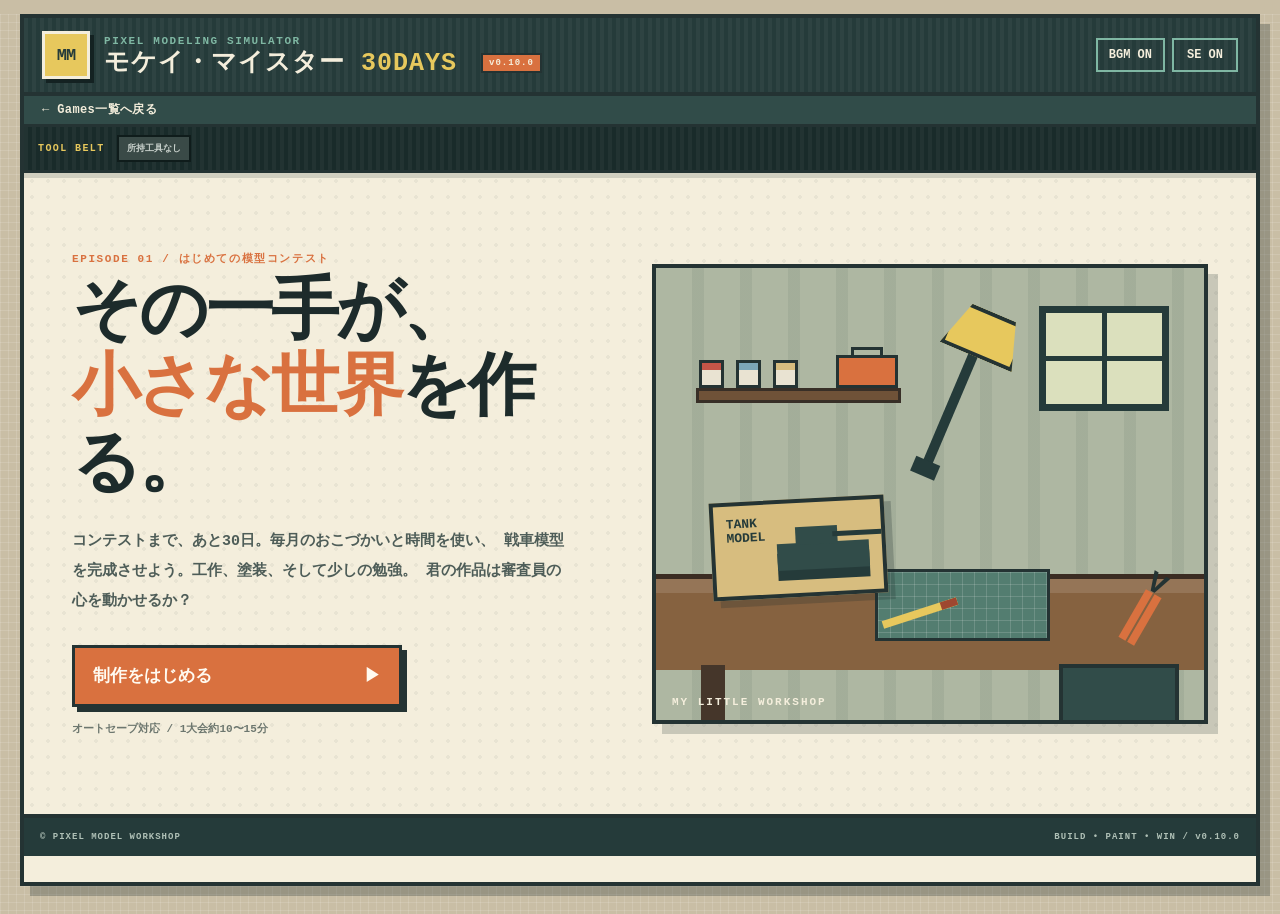
==== commit 9278b4f8: "ゲーム一覧へ戻るボタンを追加" ====
--- a/games/modelgame/index.html
+++ b/games/modelgame/index.html
@@ -23,6 +23,8 @@
       </div>
     </header>
 
+    <a class="site-back-link" href="../../games.html">← Games一覧へ戻る</a>
+
     <!-- ゲーム中は画面を移動しても所持道具を確認できます -->
     <section id="global-toolbelt" class="global-toolbelt" aria-label="現在所持している道具">
       <span class="toolbelt-label">TOOL BELT</span>
--- a/games/modelgame/style.css
+++ b/games/modelgame/style.css
@@ -127,6 +127,28 @@
   background: transparent;
   cursor: pointer;
   font: 900 12px/1 "Courier New", monospace;
+}
+
+.site-back-link {
+  display: block;
+  padding: 8px 18px;
+  color: var(--cream);
+  background: var(--deep-2);
+  border-bottom: 3px solid var(--line);
+  font: 900 12px/1 "Courier New", monospace;
+  letter-spacing: 0.4px;
+  text-decoration: none;
+}
+
+.site-back-link:hover,
+.site-back-link:focus-visible {
+  color: var(--deep);
+  background: var(--mint);
+}
+
+.site-back-link:focus-visible {
+  outline: 3px solid var(--yellow);
+  outline-offset: -3px;
 }
 
 main {
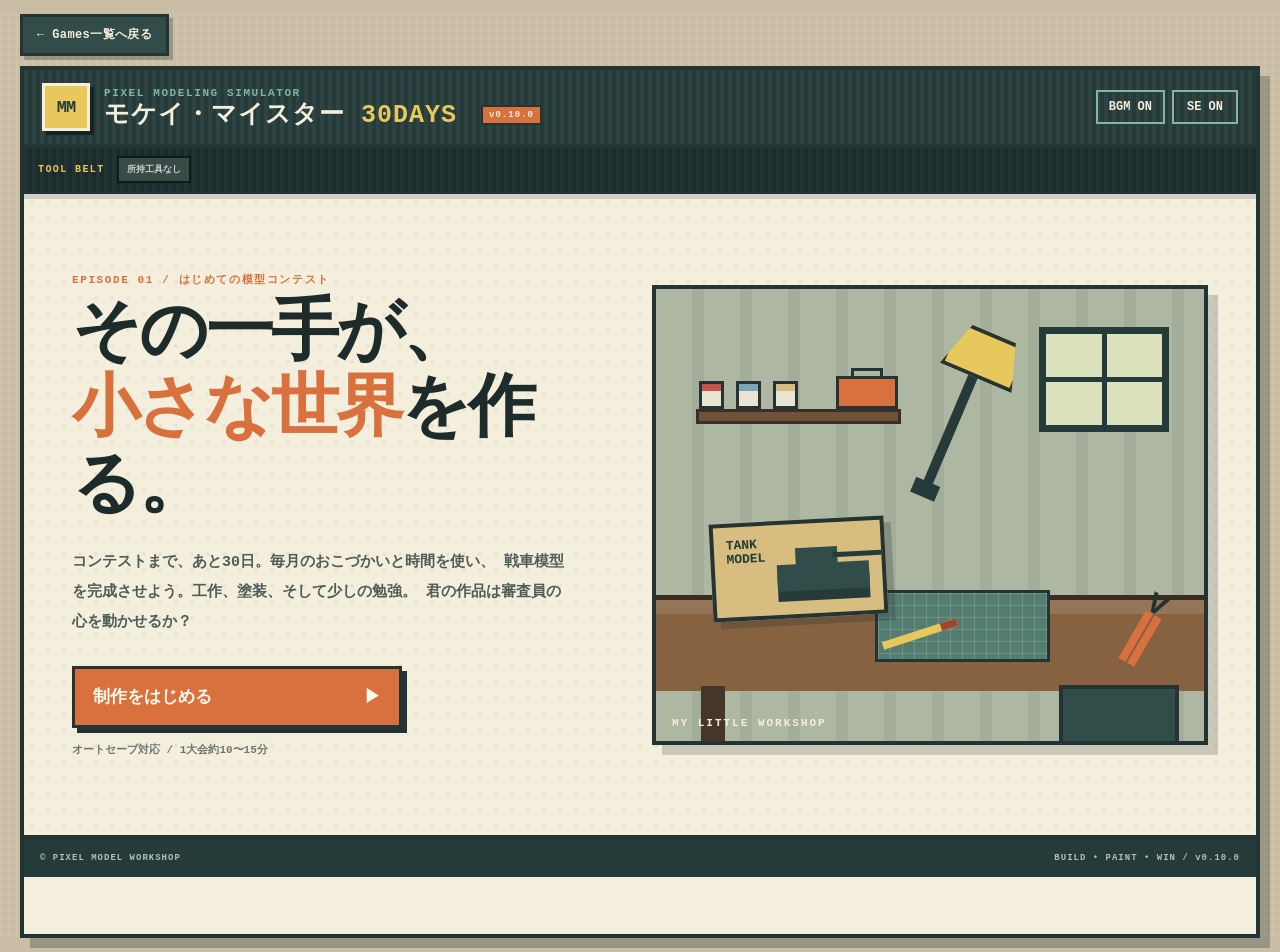
==== commit 7a553610: "戻るボタンをゲーム枠の上へ移動" ====
--- a/games/modelgame/index.html
+++ b/games/modelgame/index.html
@@ -10,6 +10,10 @@
   <link rel="stylesheet" href="style.css">
 </head>
 <body>
+  <nav class="site-navigation" aria-label="サイト内ナビゲーション">
+    <a class="site-back-link" href="../../games.html">← Games一覧へ戻る</a>
+  </nav>
+
   <div class="game-shell">
     <header class="game-header" aria-label="ゲームタイトル">
       <div class="header-badge">MM</div>
@@ -22,8 +26,6 @@
         <button id="sfx-button" class="icon-button" type="button" aria-label="効果音を切り替える" aria-pressed="true">SE ON</button>
       </div>
     </header>
-
-    <a class="site-back-link" href="../../games.html">← Games一覧へ戻る</a>
 
     <!-- ゲーム中は画面を移動しても所持道具を確認できます -->
     <section id="global-toolbelt" class="global-toolbelt" aria-label="現在所持している道具">
--- a/games/modelgame/style.css
+++ b/games/modelgame/style.css
@@ -57,7 +57,7 @@
 .game-shell {
   width: min(1240px, calc(100% - 28px));
   min-height: calc(100vh - 28px);
-  margin: 14px auto;
+  margin: 0 auto 14px;
   overflow: hidden;
   border: 4px solid var(--line);
   background: var(--cream);
@@ -129,12 +129,21 @@
   font: 900 12px/1 "Courier New", monospace;
 }
 
+.site-navigation {
+  width: min(1240px, calc(100% - 28px));
+  display: flex;
+  margin: 14px auto 10px;
+}
+
 .site-back-link {
-  display: block;
-  padding: 8px 18px;
+  display: inline-flex;
+  min-height: 42px;
+  align-items: center;
+  padding: 9px 14px;
   color: var(--cream);
   background: var(--deep-2);
-  border-bottom: 3px solid var(--line);
+  border: 3px solid var(--line);
+  box-shadow: 4px 4px 0 rgba(29, 43, 43, 0.28);
   font: 900 12px/1 "Courier New", monospace;
   letter-spacing: 0.4px;
   text-decoration: none;
@@ -144,6 +153,8 @@
 .site-back-link:focus-visible {
   color: var(--deep);
   background: var(--mint);
+  transform: translate(2px, 2px);
+  box-shadow: 2px 2px 0 rgba(29, 43, 43, 0.28);
 }
 
 .site-back-link:focus-visible {
